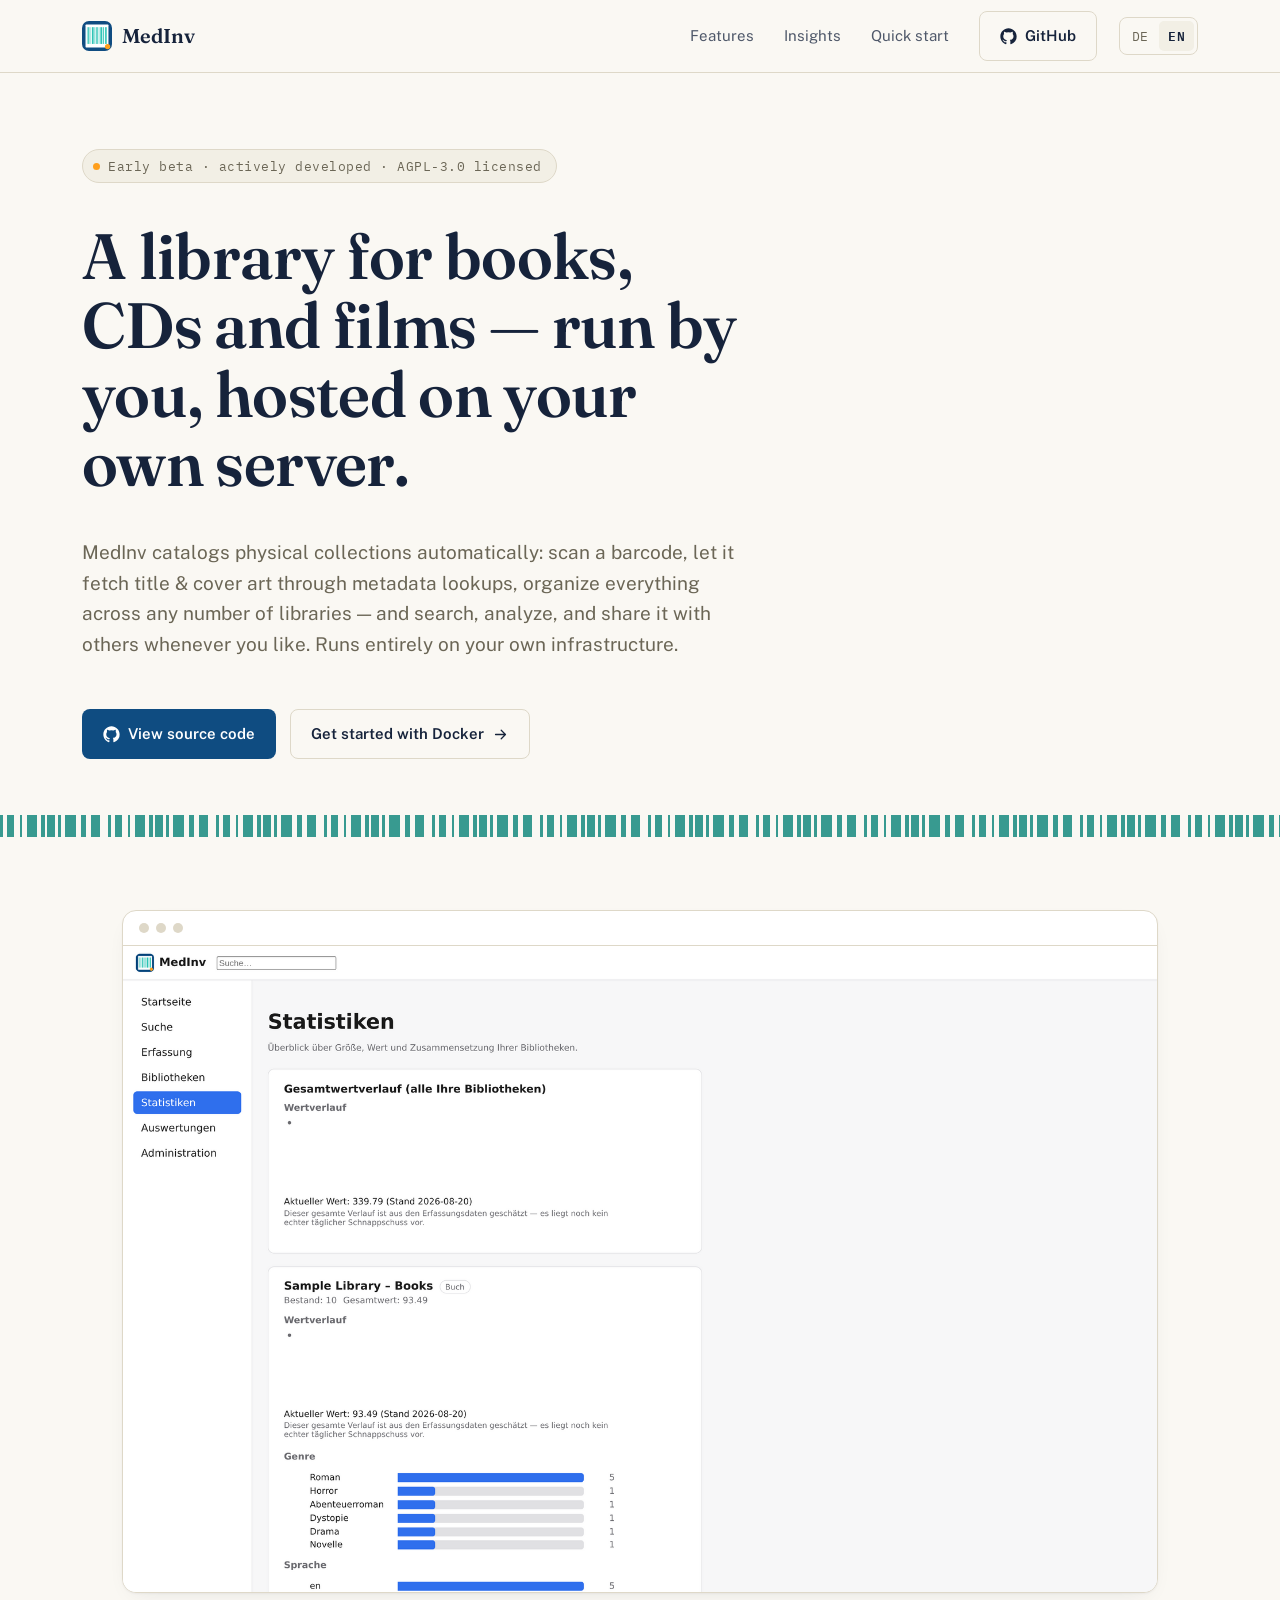
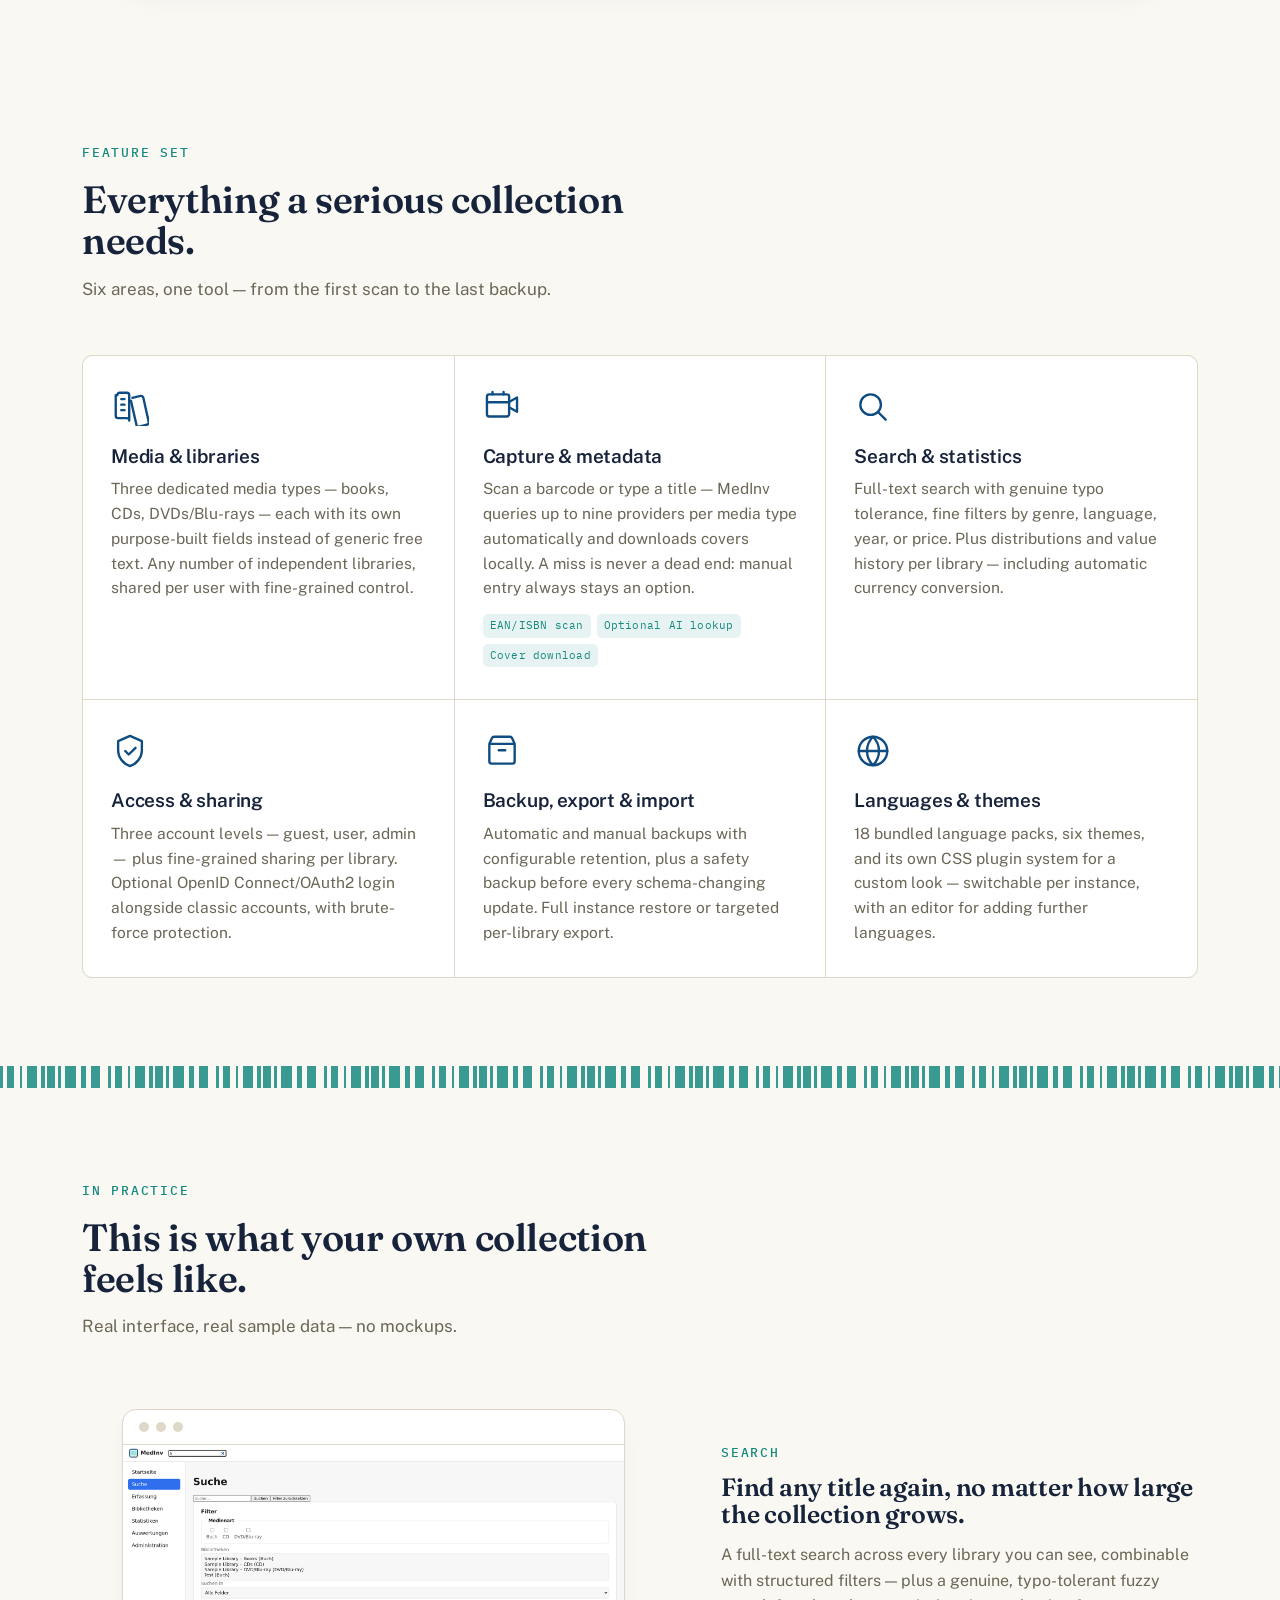
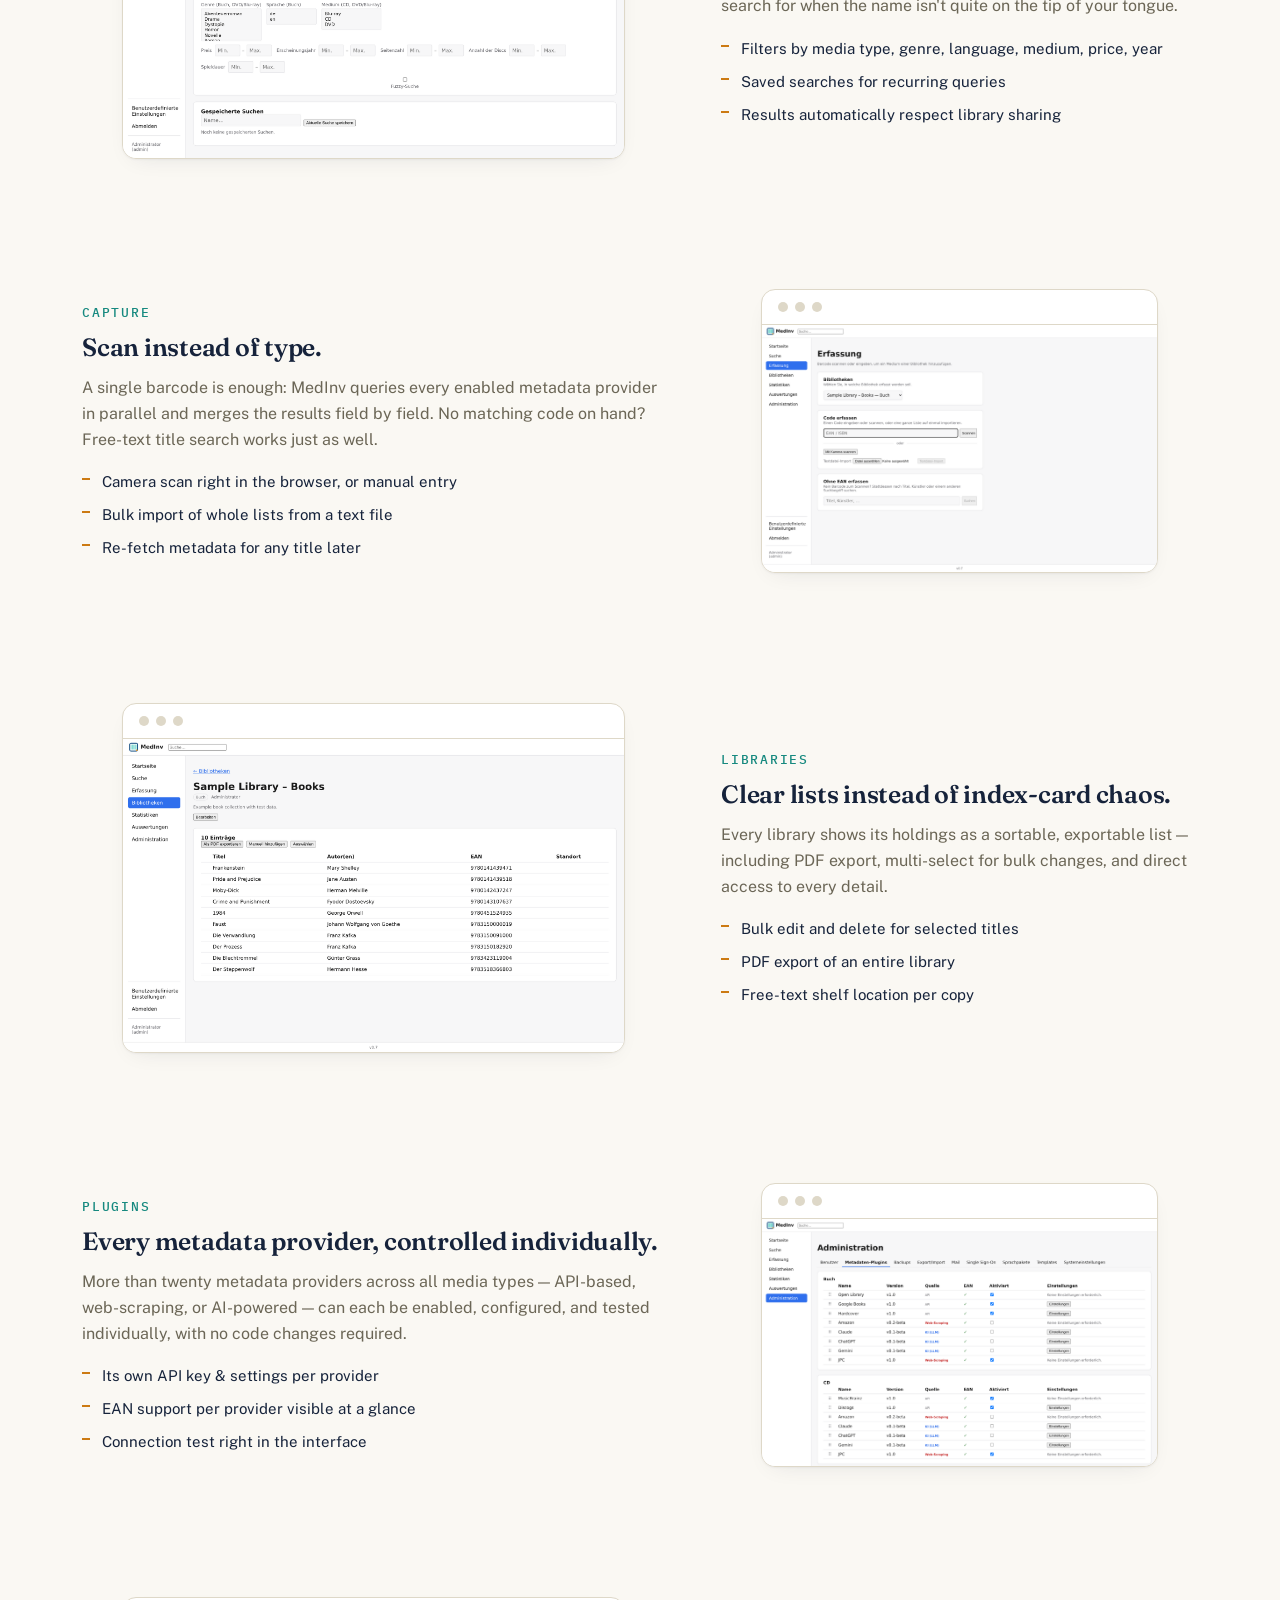
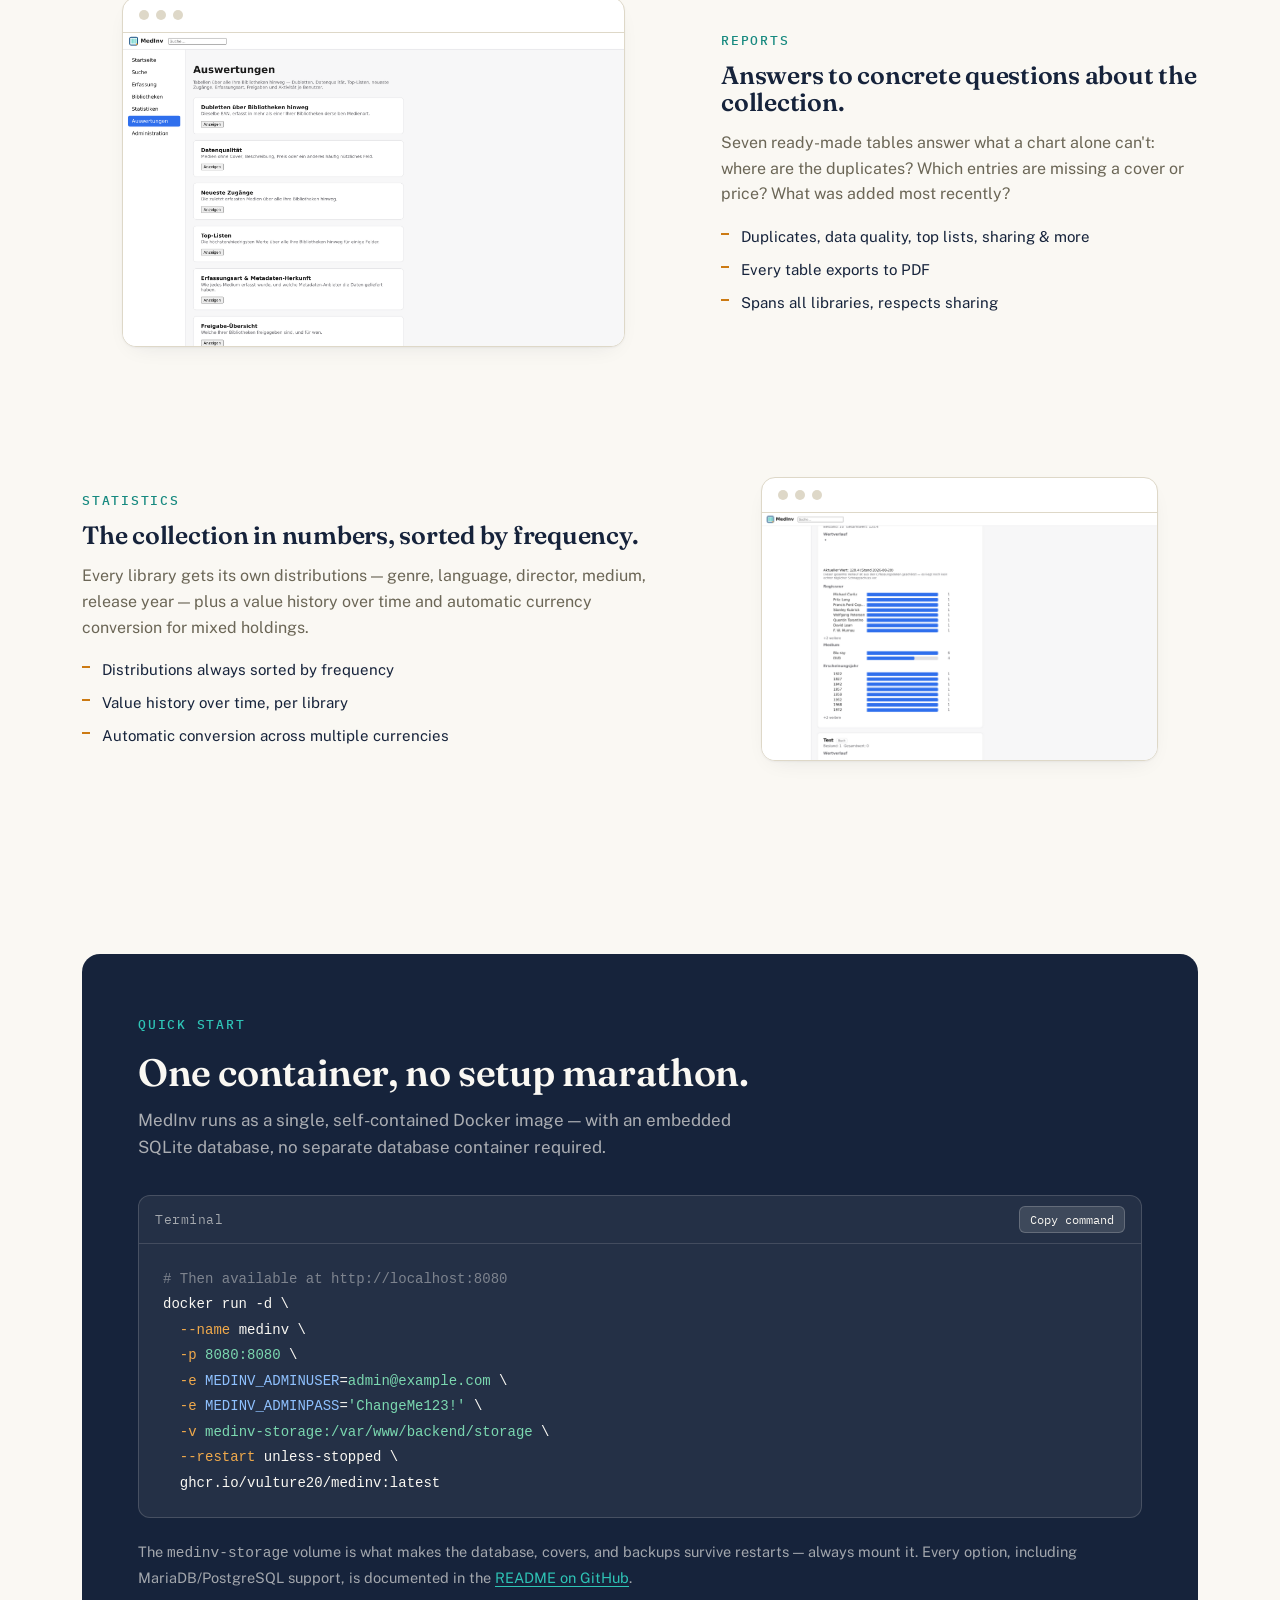
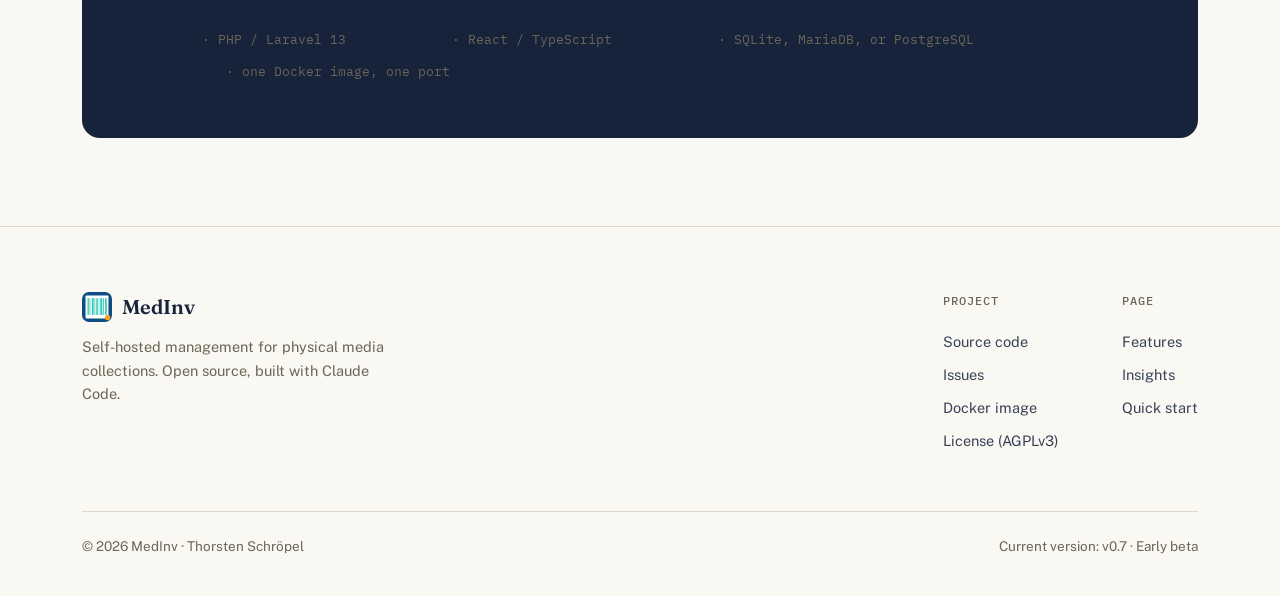
==== en/index.html @ a43372a1 "Initial commit: MedInv marketing homepage Statische, zweisprachige (DE/EN) Ein-/Zwei-Seiten-Homepage" ====
<!doctype html>
<html lang="en">
<head>
  <meta charset="UTF-8" />
  <meta name="viewport" content="width=device-width, initial-scale=1" />
  <meta name="robots" content="index, follow" />

  <title>MedInv — Your physical media collection, self-hosted</title>
  <meta name="description" content="MedInv is a self-hosted web app for cataloging books, CDs, and DVDs/Blu-rays: scan a barcode, fetch metadata automatically, search, and analyze your collection. Open source on GitHub." />

  <link rel="canonical" href="https://medinv.de/en/" />
  <link rel="alternate" hreflang="de" href="https://medinv.de/" />
  <link rel="alternate" hreflang="en" href="https://medinv.de/en/" />
  <link rel="alternate" hreflang="x-default" href="https://medinv.de/" />

  <meta property="og:type" content="website" />
  <meta property="og:site_name" content="MedInv" />
  <meta property="og:title" content="MedInv — Your physical media collection, self-hosted" />
  <meta property="og:description" content="MedInv is a self-hosted web app for cataloging books, CDs, and DVDs/Blu-rays: scan a barcode, fetch metadata automatically, search, and analyze your collection." />
  <meta property="og:url" content="https://medinv.de/en/" />
  <meta property="og:image" content="https://medinv.de/assets/img/og-image-en.png" />
  <meta property="og:image:width" content="1200" />
  <meta property="og:image:height" content="630" />
  <meta property="og:locale" content="en_US" />
  <meta property="og:locale:alternate" content="de_DE" />

  <meta name="twitter:card" content="summary_large_image" />
  <meta name="twitter:title" content="MedInv — Your physical media collection, self-hosted" />
  <meta name="twitter:description" content="MedInv is a self-hosted web app for cataloging books, CDs, and DVDs/Blu-rays: scan a barcode, fetch metadata automatically, search, and analyze your collection." />
  <meta name="twitter:image" content="https://medinv.de/assets/img/og-image-en.png" />

  <meta name="theme-color" content="#0f4c81" />
  <meta name="theme-color" content="#12181f" media="(prefers-color-scheme: dark)" />

  <link rel="icon" href="../assets/img/logo.svg" type="image/svg+xml" />
  <link rel="icon" href="/favicon.ico" sizes="48x48" />
  <link rel="apple-touch-icon" href="../assets/img/apple-touch-icon.png" />
  <link rel="manifest" href="/site.webmanifest" />

  <link rel="preconnect" href="https://fonts.googleapis.com" />
  <link rel="preconnect" href="https://fonts.gstatic.com" crossorigin />
  <link href="https://fonts.googleapis.com/css2?family=Fraunces:opsz,wght@9..144,500;9..144,600;9..144,700&family=Public+Sans:wght@400;500;600;700&family=IBM+Plex+Mono:wght@400;500&display=swap" rel="stylesheet">

  <link rel="stylesheet" href="../assets/css/style.css" />

  <script type="application/ld+json">
  {
    "@context": "https://schema.org",
    "@type": "SoftwareApplication",
    "name": "MedInv",
    "description": "MedInv is a self-hosted web app for cataloging books, CDs, and DVDs/Blu-rays: scan a barcode, fetch metadata automatically, search, and analyze your collection.",
    "applicationCategory": "MultimediaApplication",
    "operatingSystem": "Linux, Docker",
    "softwareVersion": "0.7",
    "license": "https://github.com/vulture20/MedInv/blob/main/LICENSE",
    "url": "https://medinv.de/en/",
    "image": "https://medinv.de/assets/img/og-image-en.png",
    "author": { "@type": "Person", "name": "Thorsten Schröpel" },
    "offers": { "@type": "Offer", "price": "0", "priceCurrency": "EUR" },
    "inLanguage": "en"
  }
  </script>
</head>
<body>

  <nav class="site-nav">
    <div class="wrap">
      <a class="brand" href="#top">
        <img src="../assets/img/logo.svg" alt="" width="30" height="30" />
        MedInv
      </a>
      <div class="nav-right">
        <div class="nav-links" id="navLinks">
          <a href="#funktionen">Features</a>
          <a href="#einblicke">Insights</a>
          <a href="#quickstart">Quick start</a>
          <a class="btn btn-ghost" href="https://github.com/vulture20/MedInv" target="_blank" rel="noopener">
            <svg viewBox="0 0 24 24" fill="currentColor" aria-hidden="true"><path d="M12 .5C5.73.5.5 5.74.5 12.02c0 5.02 3.25 9.28 7.77 10.78.57.1.78-.25.78-.55 0-.27-.01-1.16-.02-2.1-3.16.69-3.83-1.36-3.83-1.36-.52-1.3-1.26-1.65-1.26-1.65-1.03-.71.08-.7.08-.7 1.14.08 1.74 1.17 1.74 1.17 1.01 1.74 2.65 1.24 3.3.95.1-.73.4-1.24.72-1.53-2.52-.29-5.17-1.26-5.17-5.62 0-1.24.44-2.26 1.16-3.06-.12-.28-.5-1.44.11-3 0 0 .95-.3 3.12 1.17a10.9 10.9 0 0 1 5.68 0c2.17-1.47 3.12-1.17 3.12-1.17.61 1.56.23 2.72.11 3 .72.8 1.16 1.82 1.16 3.06 0 4.37-2.66 5.33-5.19 5.61.41.35.77 1.04.77 2.1 0 1.52-.01 2.74-.01 3.11 0 .3.2.66.79.55A10.53 10.53 0 0 0 23.5 12.02C23.5 5.74 18.27.5 12 .5Z"/></svg>
            GitHub
          </a>
        </div>
        <div class="lang-switch" role="group" aria-label="Sprache / Language">
          <a class="lang-btn" href="/">DE</a>
          <a class="lang-btn is-active" href="/en/" aria-current="page">EN</a>
        </div>
        <button class="nav-toggle" id="navToggle" aria-label="Open menu" aria-expanded="false" aria-controls="navLinks">
          <svg viewBox="0 0 24 24" fill="none" stroke="currentColor" stroke-width="1.8" stroke-linecap="round"><path d="M4 7h16M4 12h16M4 17h16"/></svg>
        </button>
      </div>
    </div>
  </nav>

  <main id="top">

    <!-- Hero ============================================================ -->
    <header class="hero">
      <div class="wrap">
        <span class="status-pill"><span class="dot"></span> Early beta · actively developed · AGPL-3.0 licensed</span>

        <h1>A library for books, CDs and films — run by you, hosted on your own server.</h1>

        <p class="lede">
          MedInv catalogs physical collections automatically: scan a barcode,
          let it fetch title &amp; cover art through metadata lookups, organize
          everything across any number of libraries — and search, analyze, and
          share it with others whenever you like. Runs entirely on your own
          infrastructure.
        </p>

        <div class="actions">
          <a class="btn btn-primary" href="https://github.com/vulture20/MedInv" target="_blank" rel="noopener">
            <svg viewBox="0 0 24 24" fill="currentColor" aria-hidden="true"><path d="M12 .5C5.73.5.5 5.74.5 12.02c0 5.02 3.25 9.28 7.77 10.78.57.1.78-.25.78-.55 0-.27-.01-1.16-.02-2.1-3.16.69-3.83-1.36-3.83-1.36-.52-1.3-1.26-1.65-1.26-1.65-1.03-.71.08-.7.08-.7 1.14.08 1.74 1.17 1.74 1.17 1.01 1.74 2.65 1.24 3.3.95.1-.73.4-1.24.72-1.53-2.52-.29-5.17-1.26-5.17-5.62 0-1.24.44-2.26 1.16-3.06-.12-.28-.5-1.44.11-3 0 0 .95-.3 3.12 1.17a10.9 10.9 0 0 1 5.68 0c2.17-1.47 3.12-1.17 3.12-1.17.61 1.56.23 2.72.11 3 .72.8 1.16 1.82 1.16 3.06 0 4.37-2.66 5.33-5.19 5.61.41.35.77 1.04.77 2.1 0 1.52-.01 2.74-.01 3.11 0 .3.2.66.79.55A10.53 10.53 0 0 0 23.5 12.02C23.5 5.74 18.27.5 12 .5Z"/></svg>
            <span>View source code</span>
          </a>
          <a class="btn btn-ghost" href="#quickstart">
            <span>Get started with Docker</span>
            <svg viewBox="0 0 24 24" fill="none" stroke="currentColor" stroke-width="1.8" stroke-linecap="round" stroke-linejoin="round"><path d="M5 12h14M13 6l6 6-6 6"/></svg>
          </a>
        </div>
      </div>

      <div class="barcode" style="margin-top:56px;" aria-hidden="true"></div>

      <div class="wrap hero-shot reveal">
        <figure class="browser-frame">
          <div class="chrome"><span></span><span></span><span></span></div>
          <img src="../assets/img/screenshot-statistics.png" alt="MedInv's statistics view showing value history and a genre distribution for a library" loading="eager" width="1800" height="1000" />
        </figure>
      </div>
    </header>

    <!-- Features ======================================================== -->
    <section id="funktionen">
      <div class="wrap">
        <div class="section-head reveal">
          <span class="eyebrow">Feature set</span>
          <h2>Everything a serious collection needs.</h2>
          <p>Six areas, one tool — from the first scan to the last backup.</p>
        </div>

        <div class="feature-grid reveal">
          <article class="feature-card">
            <div class="icon">
              <svg viewBox="0 0 24 24" fill="none" stroke="currentColor" stroke-linecap="round" stroke-linejoin="round"><path d="M4 4.5A1.5 1.5 0 0 1 5.5 3H10a1.5 1.5 0 0 1 1.5 1.5v16A1.5 1.5 0 0 0 10 19H4.5A1.5 1.5 0 0 1 3 17.5v-13Z"/><path d="M13.5 6.2 18.6 5a1.5 1.5 0 0 1 1.82 1.1l3.4 15.3a1.5 1.5 0 0 1-1.13 1.8l-4.9 1.2A1.5 1.5 0 0 1 16 22.9L12.6 8.1"/><path d="M6.5 7h2M6.5 10.5h2M6.5 14h2"/></svg>
            </div>
            <h3>Media &amp; libraries</h3>
            <p>Three dedicated media types — books, CDs, DVDs/Blu-rays — each with its own purpose-built fields instead of generic free text. Any number of independent libraries, shared per user with fine-grained control.</p>
          </article>

          <article class="feature-card">
            <div class="icon">
              <svg viewBox="0 0 24 24" fill="none" stroke="currentColor" stroke-linecap="round" stroke-linejoin="round"><rect x="2.5" y="4" width="14" height="14" rx="1.4"/><path d="M6 4V2.5M13 4V2.5M2.5 9h14"/><path d="M17 8.5 21.5 6v9L17 12.5"/></svg>
            </div>
            <h3>Capture &amp; metadata</h3>
            <p>Scan a barcode or type a title — MedInv queries up to nine providers per media type automatically and downloads covers locally. A miss is never a dead end: manual entry always stays an option.</p>
            <div class="taglist">
              <span>EAN/ISBN scan</span>
              <span>Optional AI lookup</span>
              <span>Cover download</span>
            </div>
          </article>

          <article class="feature-card">
            <div class="icon">
              <svg viewBox="0 0 24 24" fill="none" stroke="currentColor" stroke-linecap="round" stroke-linejoin="round"><circle cx="10.5" cy="10.5" r="6.5"/><path d="m20 20-4.7-4.7"/></svg>
            </div>
            <h3>Search &amp; statistics</h3>
            <p>Full-text search with genuine typo tolerance, fine filters by genre, language, year, or price. Plus distributions and value history per library — including automatic currency conversion.</p>
          </article>

          <article class="feature-card">
            <div class="icon">
              <svg viewBox="0 0 24 24" fill="none" stroke="currentColor" stroke-linecap="round" stroke-linejoin="round"><path d="M12 2.5 4.5 5.8v5.4c0 5 3.2 8.9 7.5 10.3 4.3-1.4 7.5-5.3 7.5-10.3V5.8L12 2.5Z"/><path d="m9 12 2.2 2.2L15.5 10"/></svg>
            </div>
            <h3>Access &amp; sharing</h3>
            <p>Three account levels — guest, user, admin — plus fine-grained sharing per library. Optional OpenID Connect/OAuth2 login alongside classic accounts, with brute-force protection.</p>
          </article>

          <article class="feature-card">
            <div class="icon">
              <svg viewBox="0 0 24 24" fill="none" stroke="currentColor" stroke-linecap="round" stroke-linejoin="round"><path d="M4 7.5h16M4 7.5v11A1.5 1.5 0 0 0 5.5 20h13a1.5 1.5 0 0 0 1.5-1.5v-11M4 7.5l1.6-3.6A1.5 1.5 0 0 1 6.97 3h10.06a1.5 1.5 0 0 1 1.37.9L20 7.5"/><path d="M10 11.5h4"/></svg>
            </div>
            <h3>Backup, export &amp; import</h3>
            <p>Automatic and manual backups with configurable retention, plus a safety backup before every schema-changing update. Full instance restore or targeted per-library export.</p>
          </article>

          <article class="feature-card">
            <div class="icon">
              <svg viewBox="0 0 24 24" fill="none" stroke="currentColor" stroke-linecap="round" stroke-linejoin="round"><circle cx="12" cy="12" r="9"/><path d="M3 12h18M12 3c2.5 2.5 3.8 5.8 3.8 9s-1.3 6.5-3.8 9c-2.5-2.5-3.8-5.8-3.8-9S9.5 5.5 12 3Z"/></svg>
            </div>
            <h3>Languages &amp; themes</h3>
            <p>18 bundled language packs, six themes, and its own CSS plugin system for a custom look — switchable per instance, with an editor for adding further languages.</p>
          </article>
        </div>
      </div>
    </section>

    <div class="barcode" aria-hidden="true"></div>

    <!-- Insights ========================================================= -->
    <section id="einblicke">
      <div class="wrap">
        <div class="section-head reveal">
          <span class="eyebrow">In practice</span>
          <h2>This is what your own collection feels like.</h2>
          <p>Real interface, real sample data — no mockups.</p>
        </div>

        <div class="showcase-row reveal">
          <div class="showcase-media">
            <figure class="browser-frame">
              <div class="chrome"><span></span><span></span><span></span></div>
              <img src="../assets/img/screenshot-search.png" alt="Search page with filters for media type, genre, language, price, and release year" loading="lazy" width="1800" height="1250" />
            </figure>
          </div>
          <div class="showcase-copy">
            <span class="eyebrow">Search</span>
            <h3>Find any title again, no matter how large the collection grows.</h3>
            <p>A full-text search across every library you can see, combinable with structured filters — plus a genuine, typo-tolerant fuzzy search for when the name isn't quite on the tip of your tongue.</p>
            <ul>
              <li>Filters by media type, genre, language, medium, price, year</li>
              <li>Saved searches for recurring queries</li>
              <li>Results automatically respect library sharing</li>
            </ul>
          </div>
        </div>

        <div class="showcase-row reverse reveal">
          <div class="showcase-media">
            <figure class="browser-frame">
              <div class="chrome"><span></span><span></span><span></span></div>
              <img src="../assets/img/screenshot-capture.png" alt="MedInv capture page with barcode entry, camera scan, and capture without an EAN" loading="lazy" width="1800" height="1250" />
            </figure>
          </div>
          <div class="showcase-copy">
            <span class="eyebrow">Capture</span>
            <h3>Scan instead of type.</h3>
            <p>A single barcode is enough: MedInv queries every enabled metadata provider in parallel and merges the results field by field. No matching code on hand? Free-text title search works just as well.</p>
            <ul>
              <li>Camera scan right in the browser, or manual entry</li>
              <li>Bulk import of whole lists from a text file</li>
              <li>Re-fetch metadata for any title later</li>
            </ul>
          </div>
        </div>

        <div class="showcase-row reveal">
          <div class="showcase-media">
            <figure class="browser-frame">
              <div class="chrome"><span></span><span></span><span></span></div>
              <img src="../assets/img/screenshot-library.png" alt="Library view with a title list, author, and EAN, plus PDF export" loading="lazy" width="1800" height="1250" />
            </figure>
          </div>
          <div class="showcase-copy">
            <span class="eyebrow">Libraries</span>
            <h3>Clear lists instead of index-card chaos.</h3>
            <p>Every library shows its holdings as a sortable, exportable list — including PDF export, multi-select for bulk changes, and direct access to every detail.</p>
            <ul>
              <li>Bulk edit and delete for selected titles</li>
              <li>PDF export of an entire library</li>
              <li>Free-text shelf location per copy</li>
            </ul>
          </div>
        </div>

        <div class="showcase-row reverse reveal">
          <div class="showcase-media">
            <figure class="browser-frame">
              <div class="chrome"><span></span><span></span><span></span></div>
              <img src="../assets/img/screenshot-plugins.png" alt="Plugin management listing metadata providers per media type, version, source, EAN support, and enabled state" loading="lazy" width="1800" height="1250" />
            </figure>
          </div>
          <div class="showcase-copy">
            <span class="eyebrow">Plugins</span>
            <h3>Every metadata provider, controlled individually.</h3>
            <p>More than twenty metadata providers across all media types — API-based, web-scraping, or AI-powered — can each be enabled, configured, and tested individually, with no code changes required.</p>
            <ul>
              <li>Its own API key &amp; settings per provider</li>
              <li>EAN support per provider visible at a glance</li>
              <li>Connection test right in the interface</li>
            </ul>
          </div>
        </div>

        <div class="showcase-row reveal">
          <div class="showcase-media">
            <figure class="browser-frame">
              <div class="chrome"><span></span><span></span><span></span></div>
              <img src="../assets/img/screenshot-reports.png" alt="Overview of reports: duplicates, data quality, recent additions, top lists, capture source, sharing" loading="lazy" width="1800" height="1250" />
            </figure>
          </div>
          <div class="showcase-copy">
            <span class="eyebrow">Reports</span>
            <h3>Answers to concrete questions about the collection.</h3>
            <p>Seven ready-made tables answer what a chart alone can't: where are the duplicates? Which entries are missing a cover or price? What was added most recently?</p>
            <ul>
              <li>Duplicates, data quality, top lists, sharing &amp; more</li>
              <li>Every table exports to PDF</li>
              <li>Spans all libraries, respects sharing</li>
            </ul>
          </div>
        </div>

        <div class="showcase-row reverse reveal">
          <div class="showcase-media">
            <figure class="browser-frame">
              <div class="chrome"><span></span><span></span><span></span></div>
              <img src="../assets/img/screenshot-statistics-dvd.png" alt="Statistics distributions by director, medium, and release year for a DVD/Blu-ray library" loading="lazy" width="1800" height="1250" />
            </figure>
          </div>
          <div class="showcase-copy">
            <span class="eyebrow">Statistics</span>
            <h3>The collection in numbers, sorted by frequency.</h3>
            <p>Every library gets its own distributions — genre, language, director, medium, release year — plus a value history over time and automatic currency conversion for mixed holdings.</p>
            <ul>
              <li>Distributions always sorted by frequency</li>
              <li>Value history over time, per library</li>
              <li>Automatic conversion across multiple currencies</li>
            </ul>
          </div>
        </div>
      </div>
    </section>

    <!-- Quick start ======================================================= -->
    <section id="quickstart">
      <div class="wrap">
        <div class="quickstart reveal">
          <div class="section-head">
            <span class="eyebrow">Quick start</span>
            <h2>One container, no setup marathon.</h2>
            <p>MedInv runs as a single, self-contained Docker image — with an embedded SQLite database, no separate database container required.</p>
          </div>

          <div class="code-block">
            <div class="code-head">
              <span>Terminal</span>
              <button class="copy-btn" id="copyBtn" type="button" data-copy="docker run -d --name medinv -p 8080:8080 -e MEDINV_ADMINUSER=admin@example.com -e MEDINV_ADMINPASS='ChangeMe123!' -v medinv-storage:/var/www/backend/storage --restart unless-stopped ghcr.io/vulture20/medinv:latest" data-copied-label="Copied ✓">Copy command</button>
            </div>
            <pre><code><span class="tok-cmt"># Then available at http://localhost:8080</span>
docker run -d \
  <span class="tok-flag">--name</span> medinv \
  <span class="tok-flag">-p</span> <span class="tok-str">8080:8080</span> \
  <span class="tok-flag">-e</span> <span class="tok-key">MEDINV_ADMINUSER</span>=<span class="tok-str">admin@example.com</span> \
  <span class="tok-flag">-e</span> <span class="tok-key">MEDINV_ADMINPASS</span>=<span class="tok-str">'ChangeMe123!'</span> \
  <span class="tok-flag">-v</span> <span class="tok-str">medinv-storage:/var/www/backend/storage</span> \
  <span class="tok-flag">--restart</span> unless-stopped \
  ghcr.io/vulture20/medinv:latest</code></pre>
          </div>

          <p class="quickstart-note">
            The <code>medinv-storage</code> volume is what makes the database, covers, and backups survive restarts — always mount it.
            Every option, including MariaDB/PostgreSQL support, is documented in the
            <a href="https://github.com/vulture20/MedInv#-quick-start-with-docker" target="_blank" rel="noopener">README on GitHub</a>.
          </p>

          <div class="stack">
            <span><strong>Backend</strong> · PHP / Laravel 13</span>
            <span><strong>Frontend</strong> · React / TypeScript</span>
            <span><strong>Database</strong> · SQLite, MariaDB, or PostgreSQL</span>
            <span><strong>Deployment</strong> · one Docker image, one port</span>
          </div>
        </div>
      </div>
    </section>

  </main>

  <footer>
    <div class="wrap">
      <div class="footer-top">
        <div class="footer-brand">
          <a class="brand" href="#top">
            <img src="../assets/img/logo.svg" alt="" width="30" height="30" />
            MedInv
          </a>
          <p>Self-hosted management for physical media collections. Open source, built with Claude Code.</p>
        </div>
        <div class="footer-cols">
          <div class="footer-col">
            <h4>Project</h4>
            <a href="https://github.com/vulture20/MedInv" target="_blank" rel="noopener">Source code</a>
            <a href="https://github.com/vulture20/MedInv/issues" target="_blank" rel="noopener">Issues</a>
            <a href="https://github.com/vulture20/MedInv/pkgs/container/medinv" target="_blank" rel="noopener">Docker image</a>
            <a href="https://github.com/vulture20/MedInv/blob/main/LICENSE" target="_blank" rel="noopener">License (AGPLv3)</a>
          </div>
          <div class="footer-col">
            <h4>Page</h4>
            <a href="#funktionen">Features</a>
            <a href="#einblicke">Insights</a>
            <a href="#quickstart">Quick start</a>
          </div>
        </div>
      </div>
      <div class="footer-bottom">
        <span>© <span id="year"></span> MedInv · Thorsten Schröpel</span>
        <span>Current version: v0.7 · Early beta</span>
      </div>
    </div>
  </footer>

  <script src="../assets/js/main.js"></script>
</body>
</html>
---- assets/css/style.css ----
/* =========================================================================
   MedInv — Produktseite
   Design-Tokens: siehe Kommentare unten. Ruhige, papierne Grundfläche,
   ein Signatur-Element (der "Barcode-Strip", direkt aus dem Logo
   abgeleitet) zieht sich als Gliederungselement durch die ganze Seite.
   ========================================================================= */

:root {
  /* Farbe -------------------------------------------------------------- */
  --paper: #faf8f3;         /* Grundfläche: warmes Karteikarten-Weiß */
  --paper-alt: #f2efe5;     /* Abgesetzte Flächen (Karten, Codeblock) */
  --ink: #16233b;           /* Fließtext / Überschriften, aus dem Logo-Blau abgeleitet */
  --muted: #6b6656;         /* Sekundärtext, warmes Grau-Braun */
  --line: #ded8c8;          /* Haarlinien, Rahmen */
  --shelf-blue: #0f4c81;    /* Primärfarbe, direkt aus dem Logo */
  --shelf-blue-dark: #0b3a63;
  --barcode-teal: #16897f;  /* Akzent, aus dem Logo-Teal, für Kontrast vertieft */
  --barcode-teal-bright: #2ec4b6; /* Logo-Originalton, nur dekorativ */
  --stamp-orange: #cc7a12;  /* Akzent, aus dem Logo-Orange, für Kontrast vertieft */
  --stamp-orange-bright: #ff9f1c; /* Logo-Originalton, nur dekorativ */
  --surface: #ffffff;

  /* Typografie ----------------------------------------------------------*/
  --font-display: 'Fraunces', 'Iowan Old Style', 'Georgia', serif;
  --font-body: 'Public Sans', -apple-system, BlinkMacSystemFont, 'Segoe UI', sans-serif;
  --font-mono: 'IBM Plex Mono', ui-monospace, 'SFMono-Regular', Menlo, monospace;

  --radius: 10px;
  --shadow-card: 0 1px 2px rgba(22, 35, 59, 0.04), 0 8px 24px -12px rgba(22, 35, 59, 0.12);
  --max-width: 1180px;
}

@media (prefers-color-scheme: dark) {
  :root {
    --paper: #12181f;
    --paper-alt: #171f28;
    --ink: #eee9de;
    --muted: #9a9587;
    --line: #2a3038;
    --shelf-blue: #4f9ce8;
    --shelf-blue-dark: #7fb8f0;
    --barcode-teal: #3ecbbd;
    --stamp-orange: #f0a94b;
    --surface: #171f28;
    --shadow-card: 0 1px 2px rgba(0, 0, 0, 0.3), 0 8px 24px -12px rgba(0, 0, 0, 0.5);
  }
}

* {
  box-sizing: border-box;
}

html {
  scroll-behavior: smooth;
}

@media (prefers-reduced-motion: reduce) {
  html {
    scroll-behavior: auto;
  }
  * {
    animation-duration: 0.001ms !important;
    animation-iteration-count: 1 !important;
    transition-duration: 0.001ms !important;
    scroll-behavior: auto !important;
  }
}

body {
  margin: 0;
  background: var(--paper);
  color: var(--ink);
  font-family: var(--font-body);
  font-size: 17px;
  line-height: 1.6;
  -webkit-font-smoothing: antialiased;
}

img {
  max-width: 100%;
  display: block;
}

a {
  color: inherit;
}

.wrap {
  max-width: var(--max-width);
  margin: 0 auto;
  padding: 0 32px;
}

@media (max-width: 640px) {
  .wrap {
    padding: 0 20px;
  }
}

::selection {
  background: var(--barcode-teal);
  color: var(--paper);
}

:focus-visible {
  outline: 2px solid var(--barcode-teal);
  outline-offset: 3px;
}

h1, h2, h3 {
  font-family: var(--font-display);
  font-weight: 600;
  line-height: 1.08;
  margin: 0;
  letter-spacing: -0.01em;
}

p {
  margin: 0;
}

.eyebrow {
  font-family: var(--font-mono);
  font-size: 12.5px;
  letter-spacing: 0.14em;
  text-transform: uppercase;
  color: var(--barcode-teal);
  font-weight: 500;
}

/* Barcode-Strip: Signatur-Element -------------------------------------- */
/* Die Streifenbreiten sind direkt aus assets/img/logo.svg übernommen
   (die zehn <rect>-Balken des Logos), damit dieses Motiv nicht neu
   erfunden, sondern konsequent aus dem bestehenden Markenzeichen
   weitergeführt wird. */
.barcode {
  height: 22px;
  width: 100%;
  background-image: repeating-linear-gradient(
    90deg,
    var(--barcode-teal) 0px, var(--barcode-teal) 3px, transparent 3px, transparent 7px,
    var(--barcode-teal) 7px, var(--barcode-teal) 14px, transparent 14px, transparent 20px,
    var(--barcode-teal) 20px, var(--barcode-teal) 22px, transparent 22px, transparent 27px,
    var(--barcode-teal) 27px, var(--barcode-teal) 37px, transparent 37px, transparent 41px,
    var(--barcode-teal) 41px, var(--barcode-teal) 45px, transparent 45px, transparent 47px,
    var(--barcode-teal) 47px, var(--barcode-teal) 55px, transparent 55px, transparent 58px,
    var(--barcode-teal) 58px, var(--barcode-teal) 61px, transparent 61px, transparent 65px,
    var(--barcode-teal) 65px, var(--barcode-teal) 76px, transparent 76px, transparent 81px,
    var(--barcode-teal) 81px, var(--barcode-teal) 86px, transparent 86px, transparent 91px,
    var(--barcode-teal) 91px, var(--barcode-teal) 100px, transparent 100px, transparent 108px
  );
  background-size: 108px 100%;
  opacity: 0.85;
}

.barcode--dense {
  opacity: 1;
}

/* Nav -------------------------------------------------------------------*/
.site-nav {
  position: sticky;
  top: 0;
  z-index: 40;
  background: color-mix(in srgb, var(--paper) 92%, transparent);
  backdrop-filter: saturate(1.4) blur(10px);
  border-bottom: 1px solid var(--line);
}

.site-nav .wrap {
  display: flex;
  align-items: center;
  justify-content: space-between;
  height: 72px;
}

.brand {
  display: flex;
  align-items: center;
  gap: 10px;
  text-decoration: none;
  font-family: var(--font-display);
  font-weight: 600;
  font-size: 20px;
  color: var(--ink);
}

.brand img {
  width: 30px;
  height: 30px;
  border-radius: 7px;
}

.nav-right {
  display: flex;
  align-items: center;
  gap: 22px;
}

.nav-links {
  display: flex;
  align-items: center;
  gap: 30px;
  font-size: 15px;
}

.nav-links a {
  text-decoration: none;
  color: var(--ink);
  opacity: 0.75;
  transition: opacity 0.15s ease;
}

.nav-links a:hover {
  opacity: 1;
}

.nav-links .btn {
  opacity: 1;
}

/* Language switch: always visible (not folded into the mobile nav-links
   overlay), since a visitor's first task on landing might be picking a
   language before anything else on the page is legible to them. */
.lang-switch {
  display: flex;
  align-items: center;
  gap: 2px;
  font-family: var(--font-mono);
  font-size: 12.5px;
  border: 1px solid var(--line);
  border-radius: 8px;
  padding: 3px;
  flex-shrink: 0;
}

.lang-btn {
  /* SEO rework: .lang-btn is now a plain cross-page <a> (real navigation
     between / and /en/) instead of a JS-driven <button>, so it needs the
     link-specific resets a <button> got for free. */
  display: inline-block;
  text-decoration: none;
  background: none;
  border: none;
  cursor: pointer;
  padding: 5px 9px;
  border-radius: 5px;
  color: var(--muted);
  font-family: inherit;
  font-size: inherit;
  letter-spacing: 0.03em;
  transition: background 0.15s ease, color 0.15s ease;
}

.lang-btn:visited {
  color: var(--muted);
}

.lang-btn:hover {
  color: var(--ink);
}

.lang-btn.is-active {
  color: var(--ink);
  font-weight: 600;
  background: var(--paper-alt);
}

.nav-toggle {
  display: none;
  background: none;
  border: 1px solid var(--line);
  border-radius: 8px;
  width: 40px;
  height: 40px;
  align-items: center;
  justify-content: center;
  cursor: pointer;
}

.nav-toggle svg {
  width: 20px;
  height: 20px;
  stroke: var(--ink);
}

@media (max-width: 780px) {
  .nav-toggle {
    display: flex;
  }
  .nav-links {
    position: absolute;
    top: 72px;
    left: 0;
    right: 0;
    background: var(--paper);
    border-bottom: 1px solid var(--line);
    flex-direction: column;
    align-items: flex-start;
    gap: 4px;
    padding: 10px 20px 22px;
    display: none;
  }
  .nav-links.open {
    display: flex;
  }
  .nav-links a {
    padding: 10px 0;
    width: 100%;
    opacity: 1;
  }
}

/* Buttons -----------------------------------------------------------------*/
.btn {
  display: inline-flex;
  align-items: center;
  gap: 8px;
  padding: 12px 20px;
  border-radius: 8px;
  font-size: 15px;
  font-weight: 600;
  text-decoration: none;
  border: 1px solid transparent;
  cursor: pointer;
  font-family: var(--font-body);
  transition: transform 0.15s ease, background 0.15s ease, border-color 0.15s ease;
}

.btn:hover {
  transform: translateY(-1px);
}

.btn-primary {
  background: var(--shelf-blue);
  color: #fff;
}

.btn-primary:hover {
  background: var(--shelf-blue-dark);
}

.btn-ghost {
  background: transparent;
  border-color: var(--line);
  color: var(--ink);
}

.btn-ghost:hover {
  border-color: var(--barcode-teal);
}

.btn svg {
  width: 17px;
  height: 17px;
}

/* Hero --------------------------------------------------------------------*/
.hero {
  padding: 76px 0 40px;
}

.hero .wrap {
  display: grid;
  gap: 20px;
}

.status-pill {
  display: inline-flex;
  align-items: center;
  gap: 8px;
  font-family: var(--font-mono);
  font-size: 12.5px;
  letter-spacing: 0.04em;
  color: var(--muted);
  background: var(--paper-alt);
  border: 1px solid var(--line);
  border-radius: 100px;
  padding: 6px 14px 6px 10px;
  width: fit-content;
}

.status-pill .dot {
  width: 7px;
  height: 7px;
  border-radius: 50%;
  background: var(--stamp-orange-bright);
}

.hero h1 {
  font-size: clamp(38px, 5.4vw, 64px);
  max-width: 16ch;
  margin-top: 18px;
}

.hero .lede {
  font-size: 19px;
  color: var(--muted);
  max-width: 56ch;
  margin-top: 20px;
}

.hero .actions {
  display: flex;
  gap: 14px;
  flex-wrap: wrap;
  margin-top: 30px;
}

.hero-shot {
  margin-top: 56px;
}

/* Browser-Rahmen für Screenshots -------------------------------------------*/
.browser-frame {
  background: var(--surface);
  border: 1px solid var(--line);
  border-radius: 14px;
  overflow: hidden;
  box-shadow: var(--shadow-card);
}

.browser-frame .chrome {
  display: flex;
  align-items: center;
  gap: 7px;
  padding: 12px 16px;
  border-bottom: 1px solid var(--line);
}

.browser-frame .chrome span {
  width: 10px;
  height: 10px;
  border-radius: 50%;
  background: var(--line);
}

.browser-frame img {
  width: 100%;
  height: auto;
}

/* Section scaffolding -------------------------------------------------- */
section {
  padding: 88px 0;
}

section[id] {
  scroll-margin-top: 88px;
}

.section-head {
  max-width: 640px;
  margin-bottom: 52px;
}

.section-head h2 {
  font-size: clamp(28px, 3.4vw, 38px);
  margin-top: 14px;
}

.section-head p {
  color: var(--muted);
  font-size: 17px;
  margin-top: 14px;
}

/* Features grid ---------------------------------------------------------*/
.feature-grid {
  display: grid;
  grid-template-columns: repeat(3, 1fr);
  gap: 1px;
  background: var(--line);
  border: 1px solid var(--line);
  border-radius: var(--radius);
  overflow: hidden;
}

@media (max-width: 900px) {
  .feature-grid {
    grid-template-columns: repeat(2, 1fr);
  }
}

@media (max-width: 620px) {
  .feature-grid {
    grid-template-columns: 1fr;
  }
}

.feature-card {
  background: var(--surface);
  padding: 32px 28px;
}

.feature-card .icon {
  width: 38px;
  height: 38px;
  color: var(--shelf-blue);
}

.feature-card .icon svg {
  width: 100%;
  height: 100%;
  stroke-width: 1.5;
}

.feature-card h3 {
  font-size: 19px;
  margin-top: 20px;
  font-weight: 600;
  font-family: var(--font-body);
  letter-spacing: -0.01em;
}

.feature-card p {
  margin-top: 10px;
  color: var(--muted);
  font-size: 15.5px;
  line-height: 1.6;
}

.feature-card .taglist {
  margin-top: 14px;
  display: flex;
  flex-wrap: wrap;
  gap: 6px;
}

.feature-card .taglist span {
  font-family: var(--font-mono);
  font-size: 11px;
  color: var(--barcode-teal);
  background: color-mix(in srgb, var(--barcode-teal) 10%, transparent);
  border-radius: 5px;
  padding: 3px 7px;
  letter-spacing: 0.02em;
}

/* Showcase rows -----------------------------------------------------------*/
.showcase-row {
  display: grid;
  grid-template-columns: 1.1fr 0.9fr;
  gap: 56px;
  align-items: center;
}

.showcase-row + .showcase-row {
  margin-top: 96px;
}

.showcase-row.reverse .showcase-media {
  order: 2;
}

.showcase-row.reverse .showcase-copy {
  order: 1;
}

@media (max-width: 860px) {
  .showcase-row,
  .showcase-row.reverse .showcase-media,
  .showcase-row.reverse .showcase-copy {
    order: unset;
    grid-template-columns: 1fr;
  }
  .showcase-row {
    grid-template-columns: 1fr;
    gap: 26px;
  }
}

.showcase-copy .eyebrow {
  display: block;
  margin-bottom: 12px;
}

.showcase-copy h3 {
  font-size: 25px;
  font-family: var(--font-display);
  font-weight: 600;
}

.showcase-copy p {
  margin-top: 14px;
  color: var(--muted);
  font-size: 16px;
}

.showcase-copy ul {
  margin: 18px 0 0;
  padding: 0;
  list-style: none;
  display: grid;
  gap: 9px;
}

.showcase-copy li {
  font-size: 15px;
  color: var(--ink);
  padding-left: 20px;
  position: relative;
}

.showcase-copy li::before {
  content: '';
  position: absolute;
  left: 0;
  top: 8px;
  width: 8px;
  height: 2px;
  background: var(--stamp-orange);
}

/* Quick start -------------------------------------------------------------*/
.quickstart {
  background: var(--ink);
  color: var(--paper);
  border-radius: 18px;
  padding: 56px;
}

@media (max-width: 640px) {
  .quickstart {
    padding: 34px 22px;
  }
}

.quickstart .section-head {
  margin-bottom: 34px;
}

.quickstart .section-head p {
  color: color-mix(in srgb, var(--paper) 65%, transparent);
}

.quickstart .eyebrow {
  color: var(--barcode-teal-bright);
}

.code-block {
  background: color-mix(in srgb, var(--paper) 6%, var(--ink) 94%);
  border: 1px solid color-mix(in srgb, var(--paper) 16%, transparent);
  border-radius: 12px;
  overflow: hidden;
}

.code-block .code-head {
  display: flex;
  justify-content: space-between;
  align-items: center;
  padding: 10px 16px;
  border-bottom: 1px solid color-mix(in srgb, var(--paper) 14%, transparent);
  font-family: var(--font-mono);
  font-size: 12.5px;
  color: color-mix(in srgb, var(--paper) 60%, transparent);
  letter-spacing: 0.04em;
}

.copy-btn {
  font-family: var(--font-mono);
  font-size: 12px;
  color: var(--paper);
  background: color-mix(in srgb, var(--paper) 12%, transparent);
  border: 1px solid color-mix(in srgb, var(--paper) 20%, transparent);
  border-radius: 6px;
  padding: 5px 10px;
  cursor: pointer;
  transition: background 0.15s ease;
}

.copy-btn:hover {
  background: color-mix(in srgb, var(--paper) 20%, transparent);
}

.code-block pre {
  margin: 0;
  padding: 22px 24px;
  overflow-x: auto;
  font-family: var(--font-mono);
  font-size: 14px;
  line-height: 1.75;
}

.code-block code {
  white-space: pre;
}

.tok-key { color: #8fc1ff; }
.tok-str { color: #7bd8b0; }
.tok-cmt { color: color-mix(in srgb, var(--paper) 42%, transparent); }
.tok-flag { color: #f0a94b; }

.quickstart-note {
  margin-top: 22px;
  font-size: 14.5px;
  color: color-mix(in srgb, var(--paper) 62%, transparent);
}

.quickstart-note a {
  color: var(--barcode-teal-bright);
  text-decoration: underline;
  text-underline-offset: 3px;
}

/* Stack strip ---------------------------------------------------------- */
.stack {
  display: flex;
  flex-wrap: wrap;
  gap: 10px 34px;
  margin-top: 40px;
  font-family: var(--font-mono);
  font-size: 13px;
  color: var(--muted);
}

.stack strong {
  color: var(--ink);
  font-weight: 600;
}

/* Footer ------------------------------------------------------------------*/
footer {
  padding: 64px 0 48px;
  border-top: 1px solid var(--line);
}

.footer-top {
  display: flex;
  justify-content: space-between;
  gap: 40px;
  flex-wrap: wrap;
}

.footer-brand {
  max-width: 320px;
}

.footer-brand .brand {
  margin-bottom: 12px;
}

.footer-brand p {
  color: var(--muted);
  font-size: 14.5px;
}

.footer-cols {
  display: flex;
  gap: 64px;
  flex-wrap: wrap;
}

.footer-col h4 {
  font-family: var(--font-mono);
  font-size: 12px;
  letter-spacing: 0.08em;
  text-transform: uppercase;
  color: var(--muted);
  margin: 0 0 14px;
  font-weight: 500;
}

.footer-col a {
  display: block;
  text-decoration: none;
  color: var(--ink);
  font-size: 14.5px;
  padding: 5px 0;
  opacity: 0.85;
}

.footer-col a:hover {
  opacity: 1;
  color: var(--barcode-teal);
}

.footer-bottom {
  margin-top: 54px;
  padding-top: 24px;
  border-top: 1px solid var(--line);
  display: flex;
  justify-content: space-between;
  flex-wrap: wrap;
  gap: 12px;
  font-size: 13.5px;
  color: var(--muted);
}

/* Reveal-on-scroll ------------------------------------------------------ */
.reveal {
  opacity: 0;
  transform: translateY(14px);
  transition: opacity 0.6s ease, transform 0.6s ease;
}

.reveal.is-visible {
  opacity: 1;
  transform: none;
}

@media (prefers-reduced-motion: reduce) {
  .reveal {
    opacity: 1;
    transform: none;
  }
}
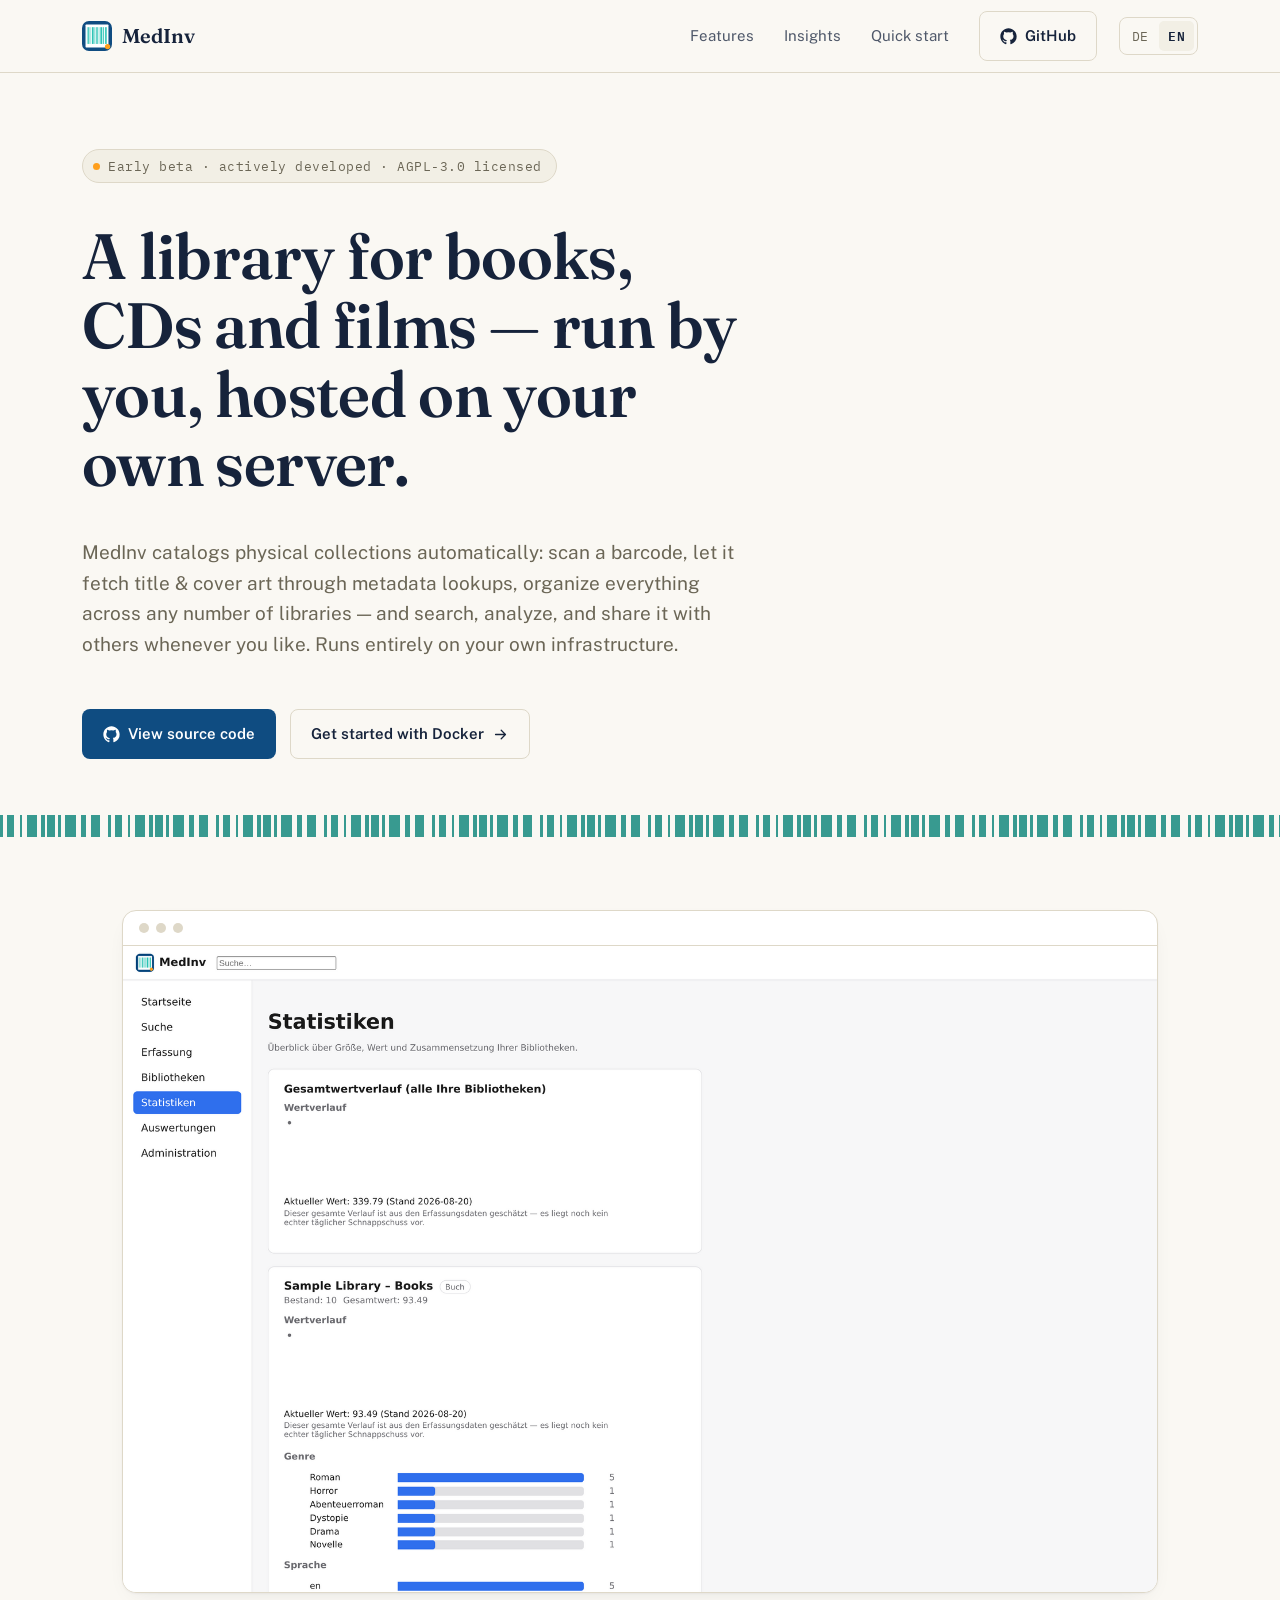
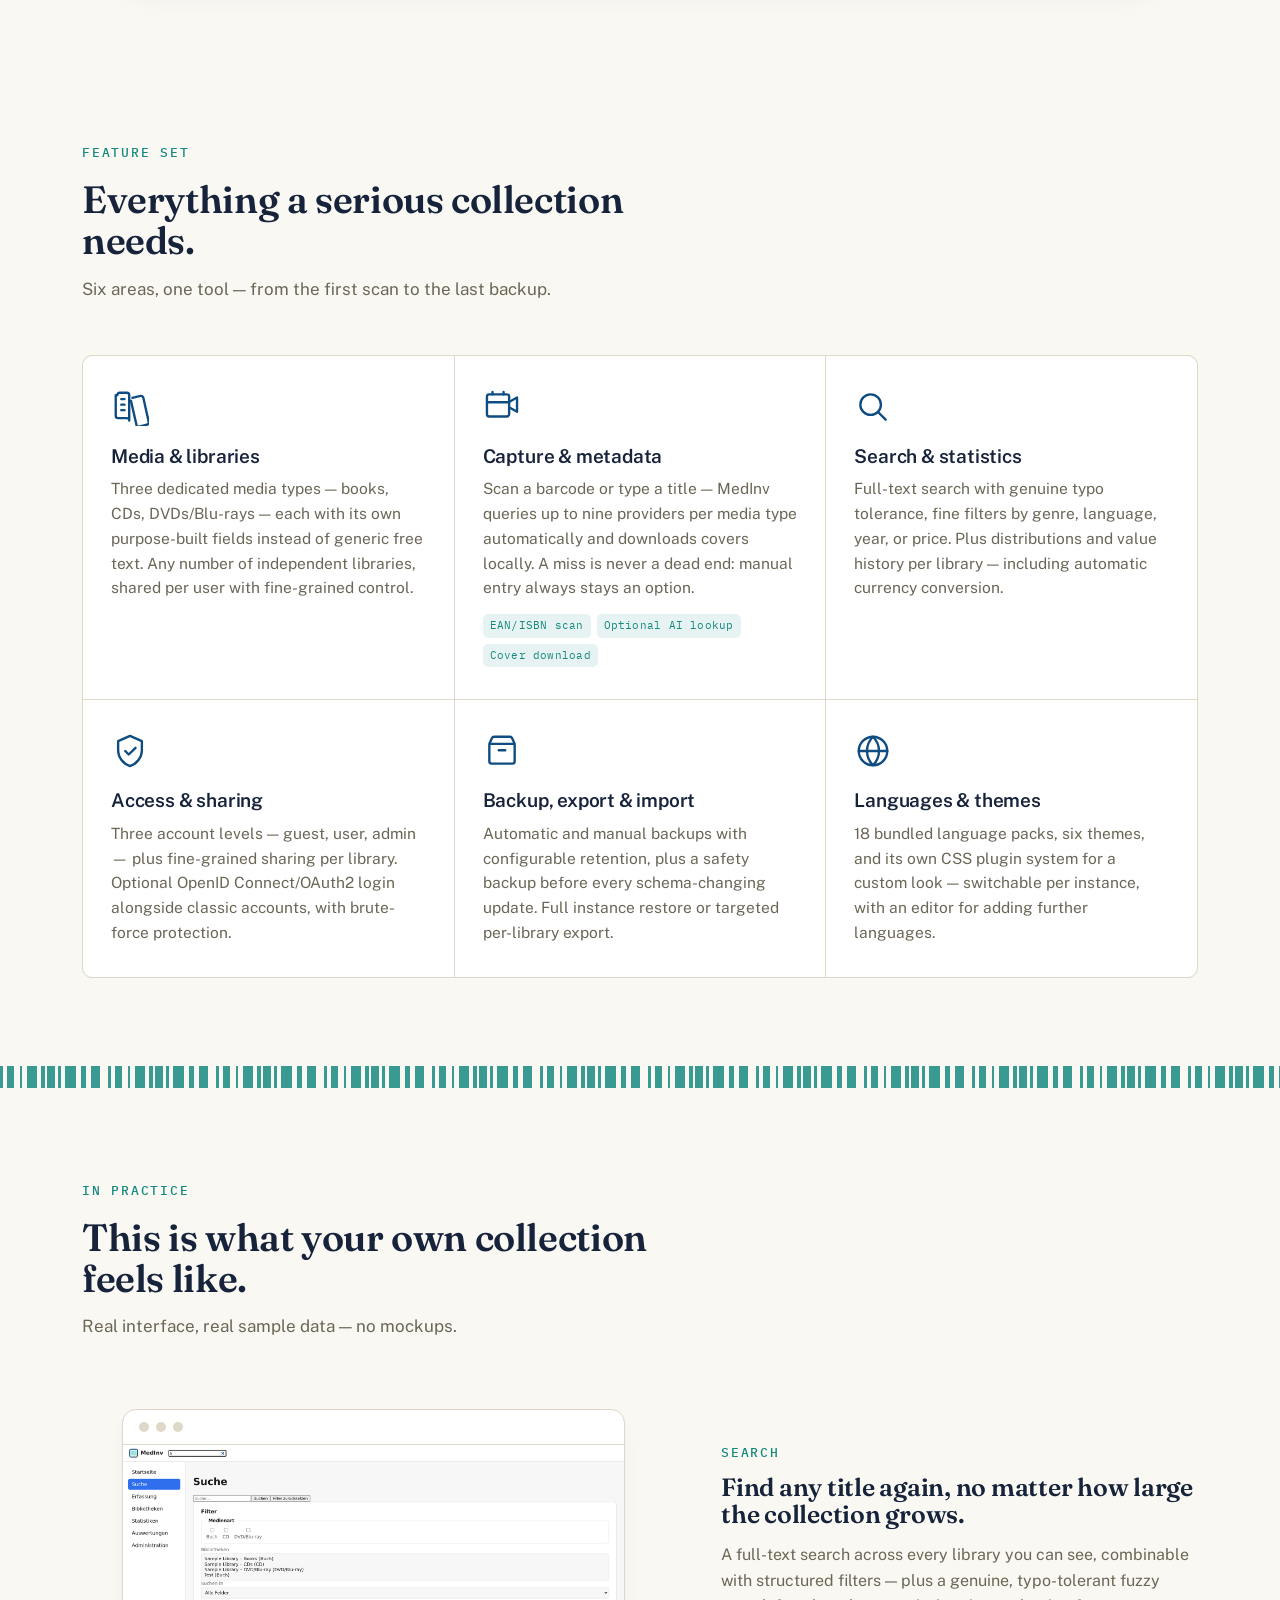
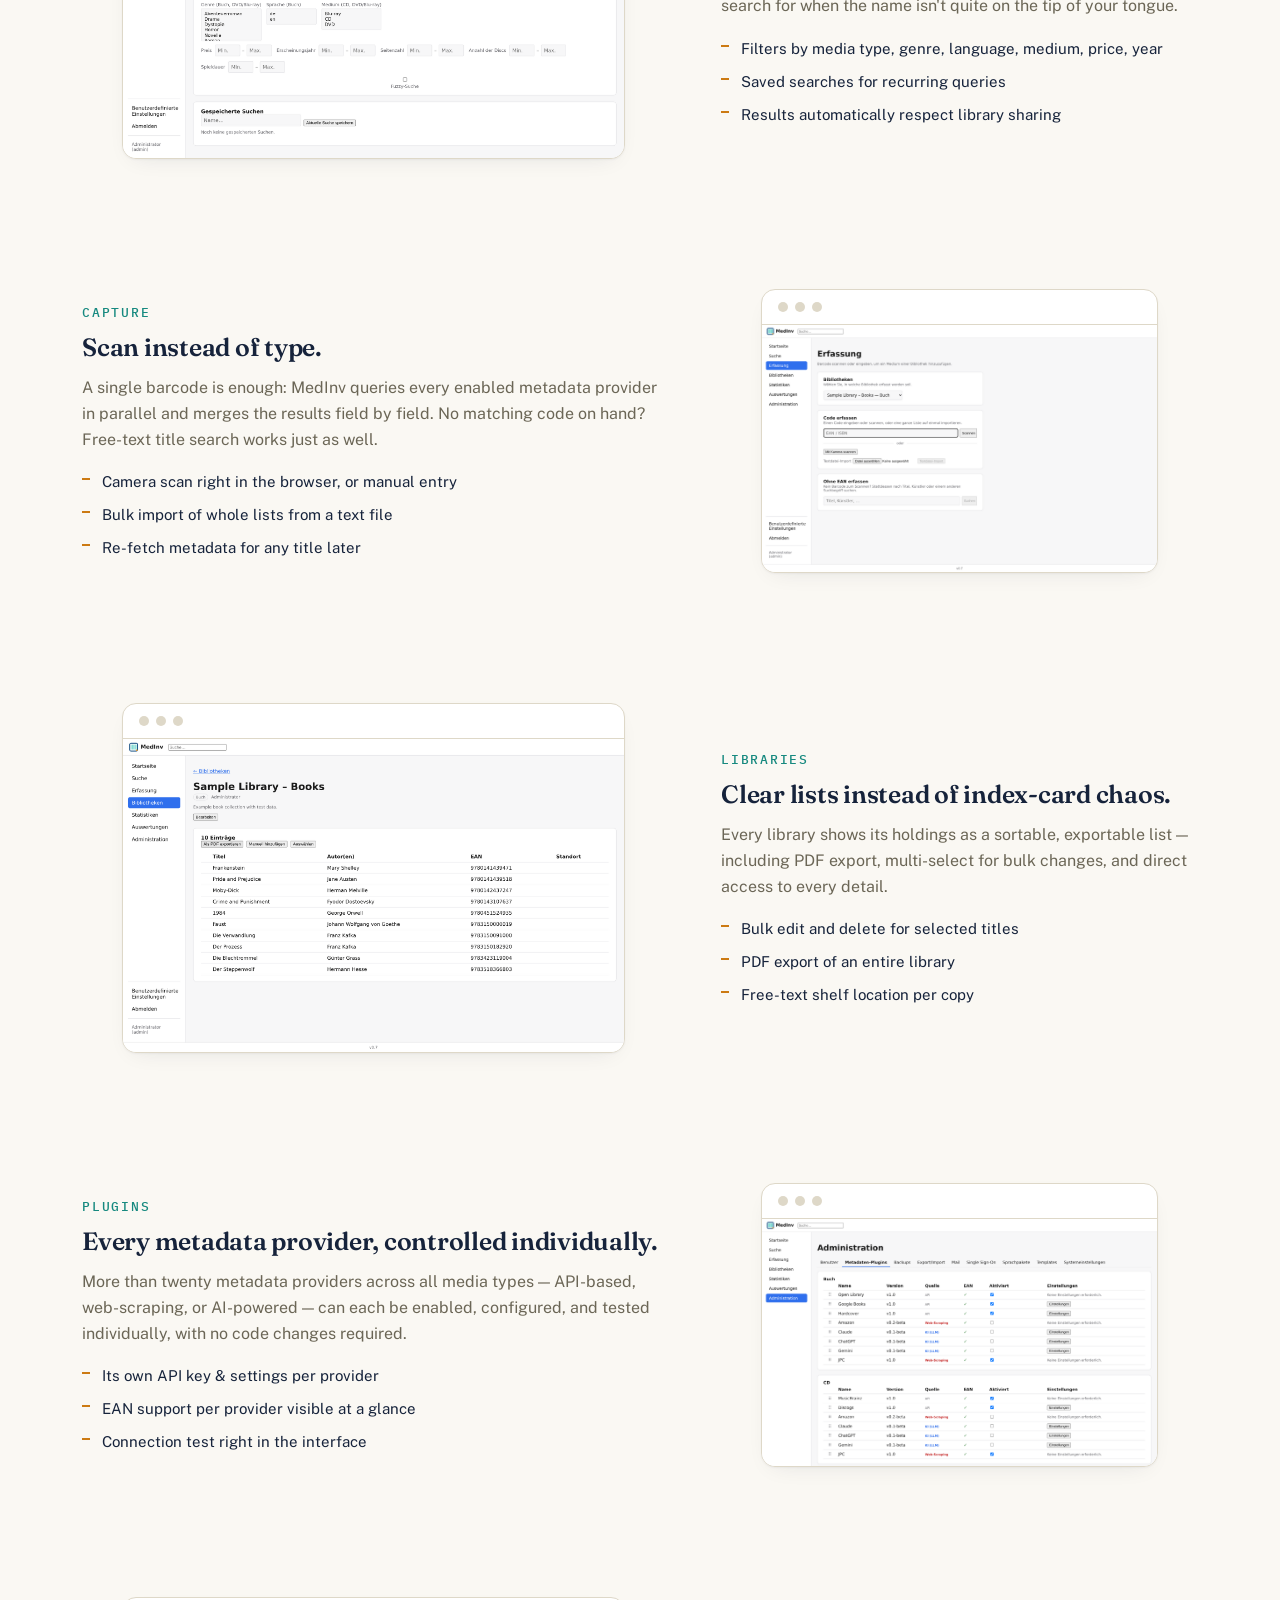
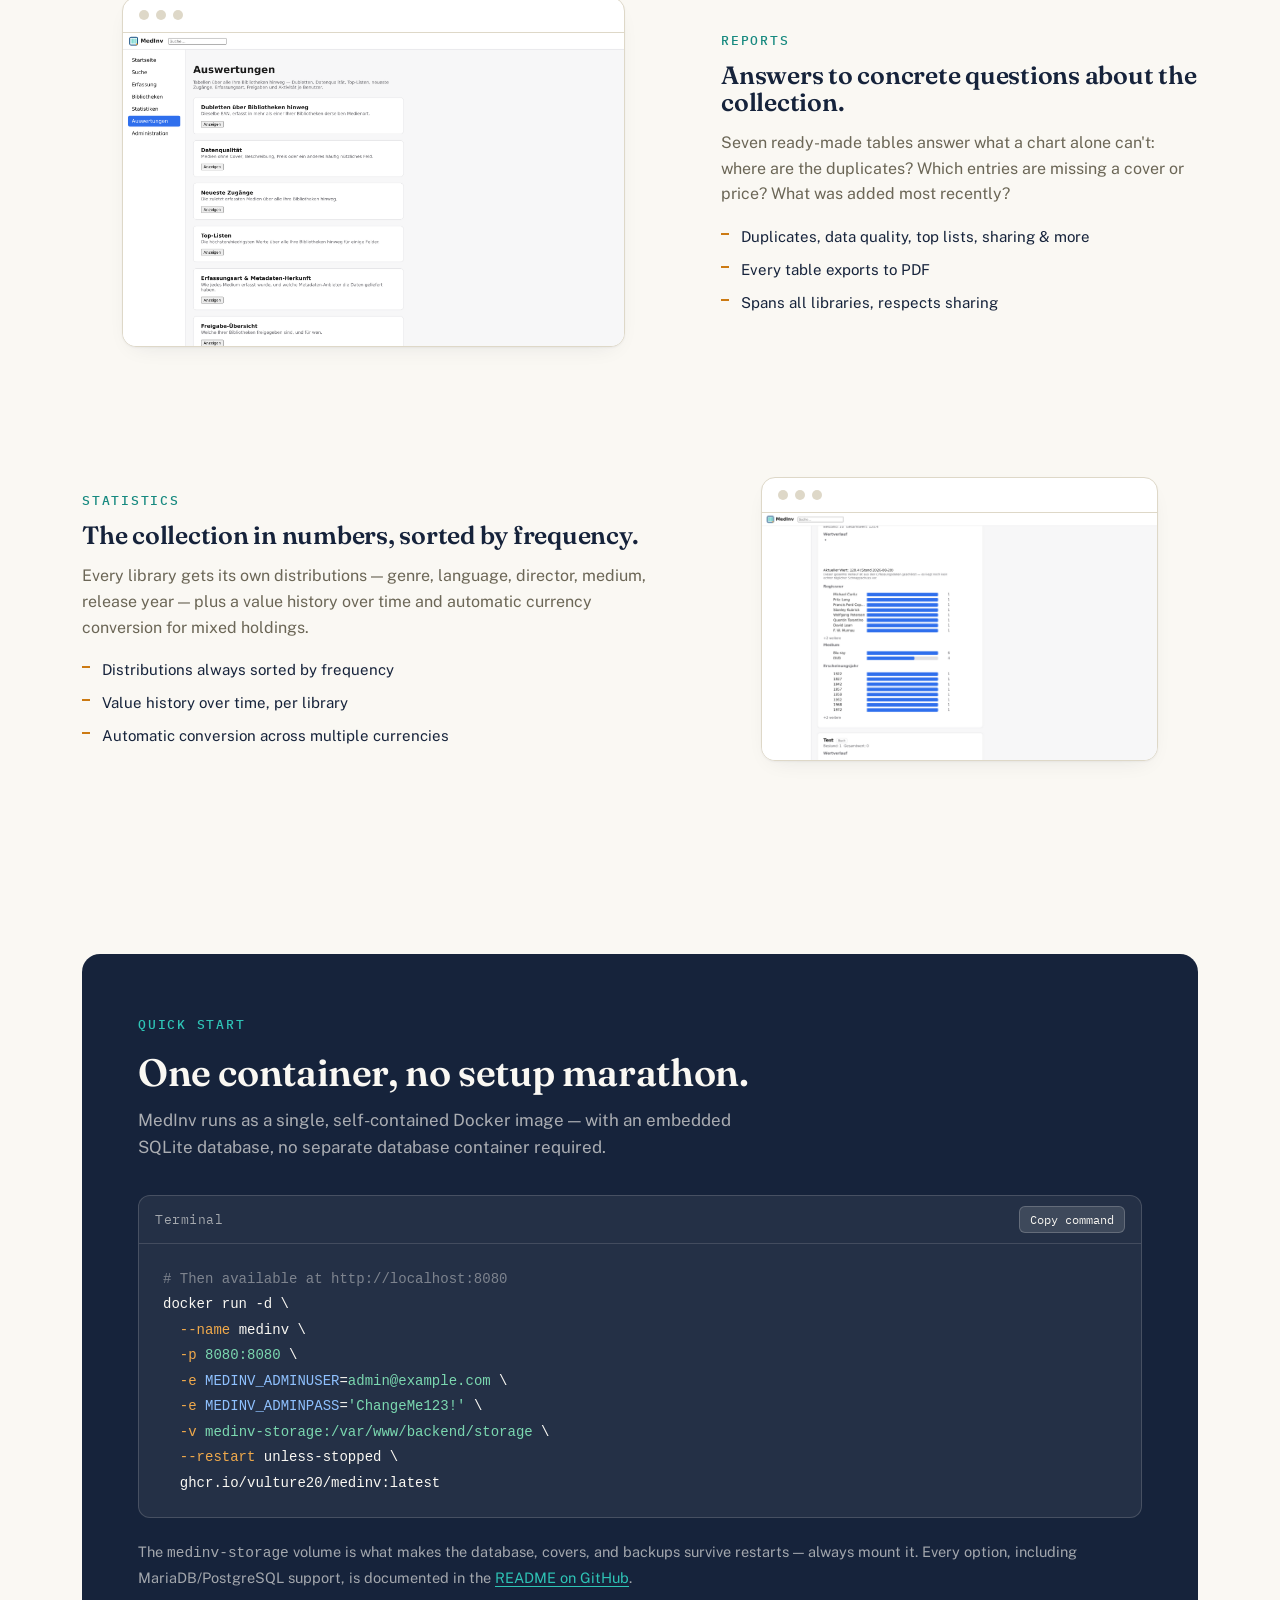
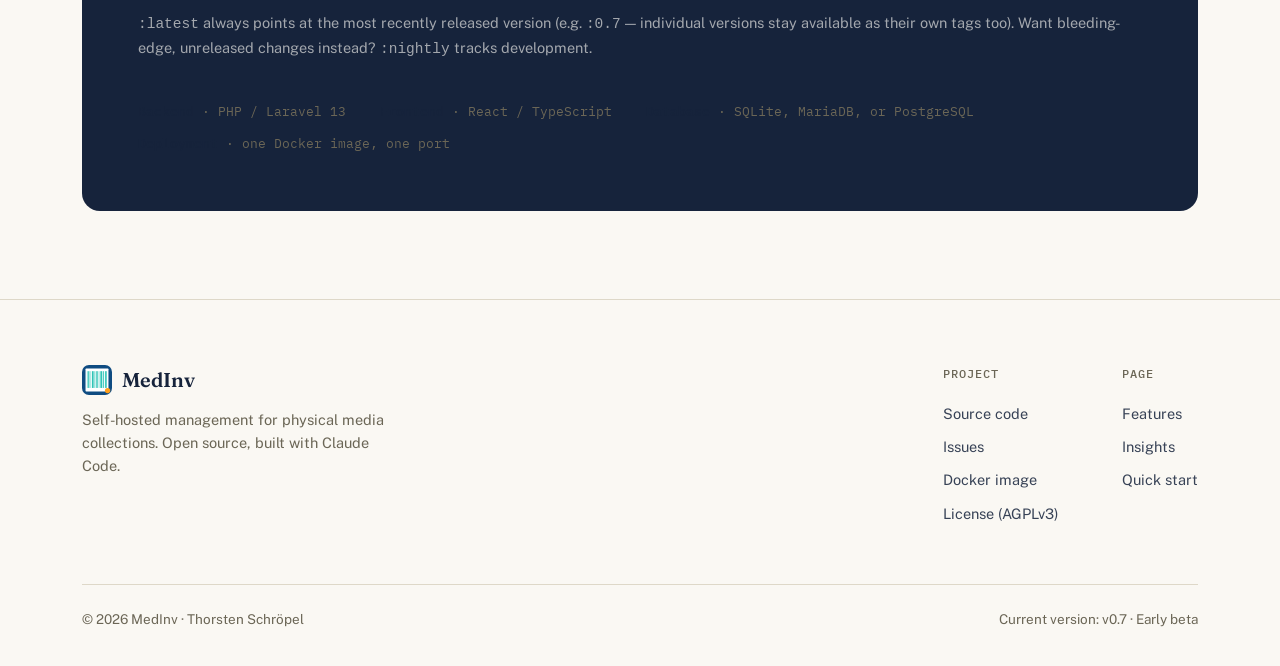
==== commit 896a935e: "Mention :latest/:nightly Docker tag split in the quick-start section Mirrors the note just added to " ====
--- a/en/index.html
+++ b/en/index.html
@@ -354,6 +354,10 @@
             <a href="https://github.com/vulture20/MedInv#-quick-start-with-docker" target="_blank" rel="noopener">README on GitHub</a>.
           </p>
 
+          <p class="quickstart-note">
+            <code>:latest</code> always points at the most recently released version (e.g. <code>:0.7</code> — individual versions stay available as their own tags too). Want bleeding-edge, unreleased changes instead? <code>:nightly</code> tracks development.
+          </p>
+
           <div class="stack">
             <span><strong>Backend</strong> · PHP / Laravel 13</span>
             <span><strong>Frontend</strong> · React / TypeScript</span>
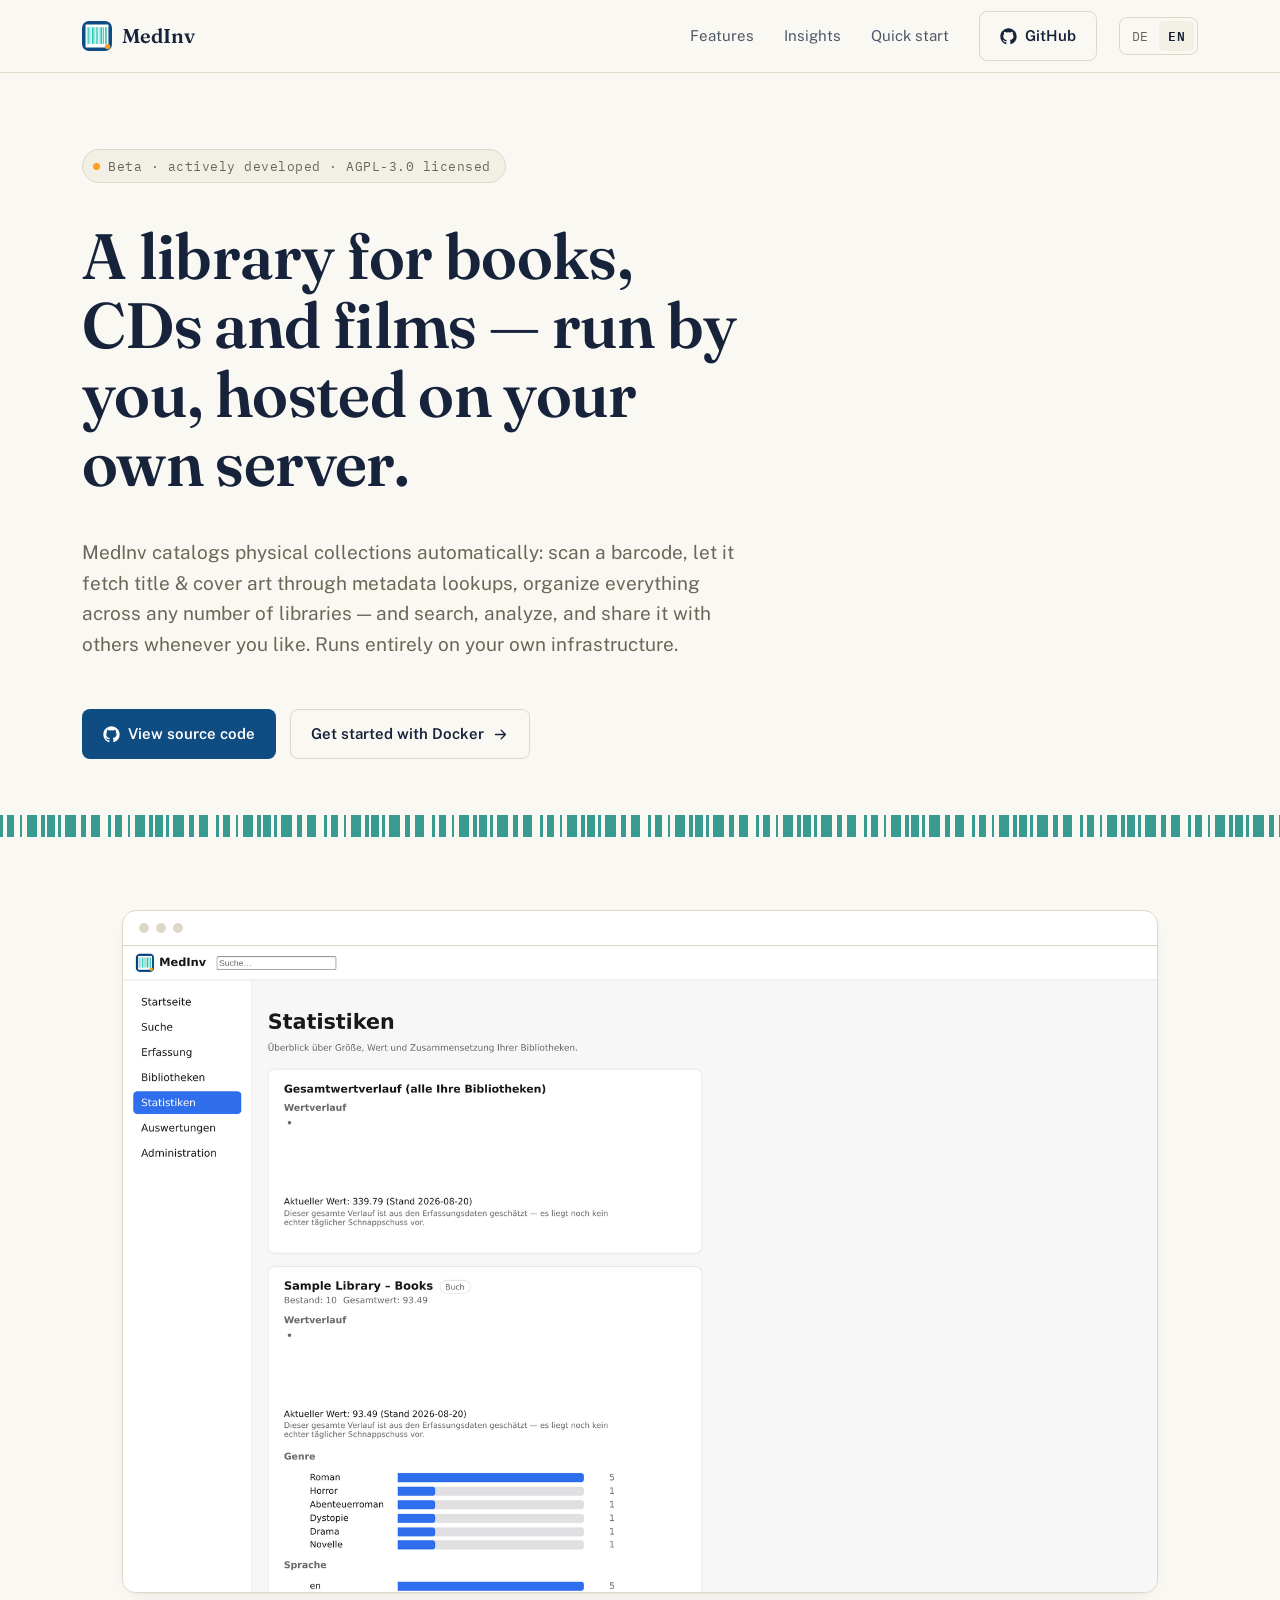
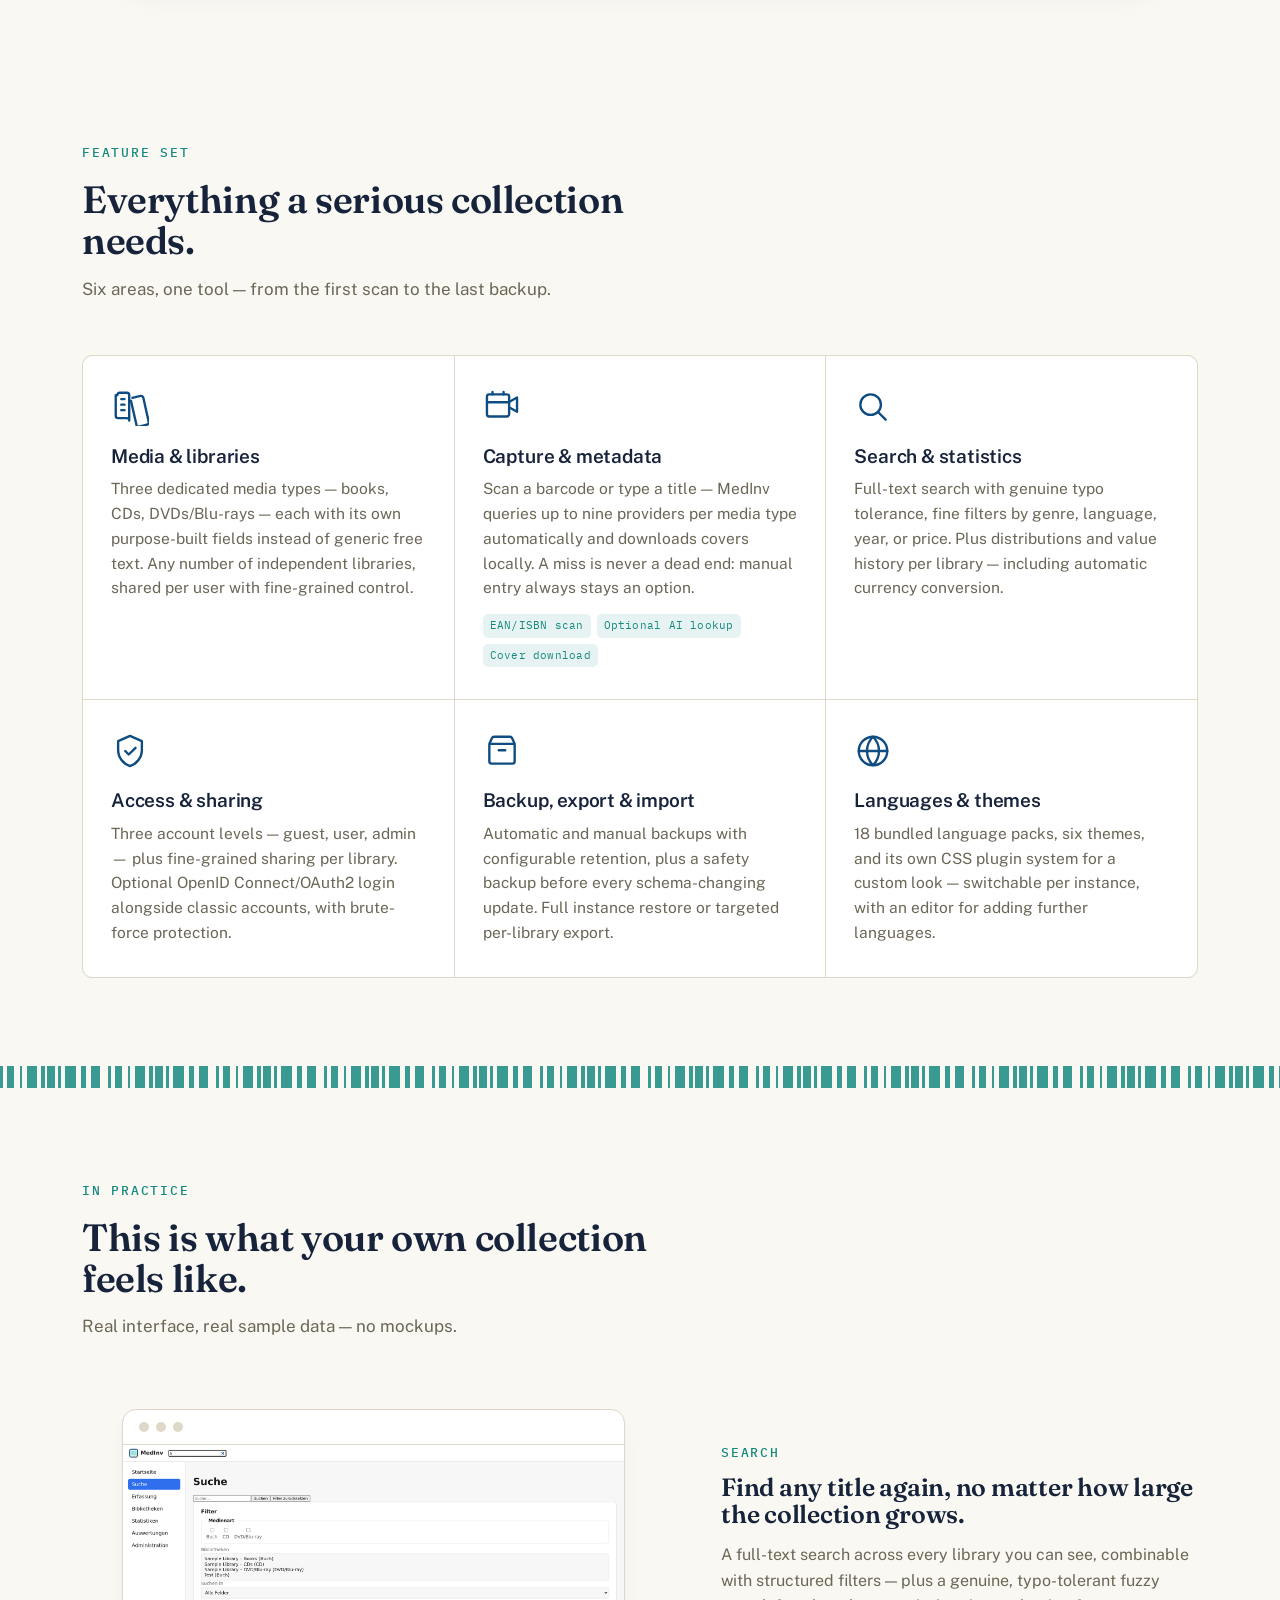
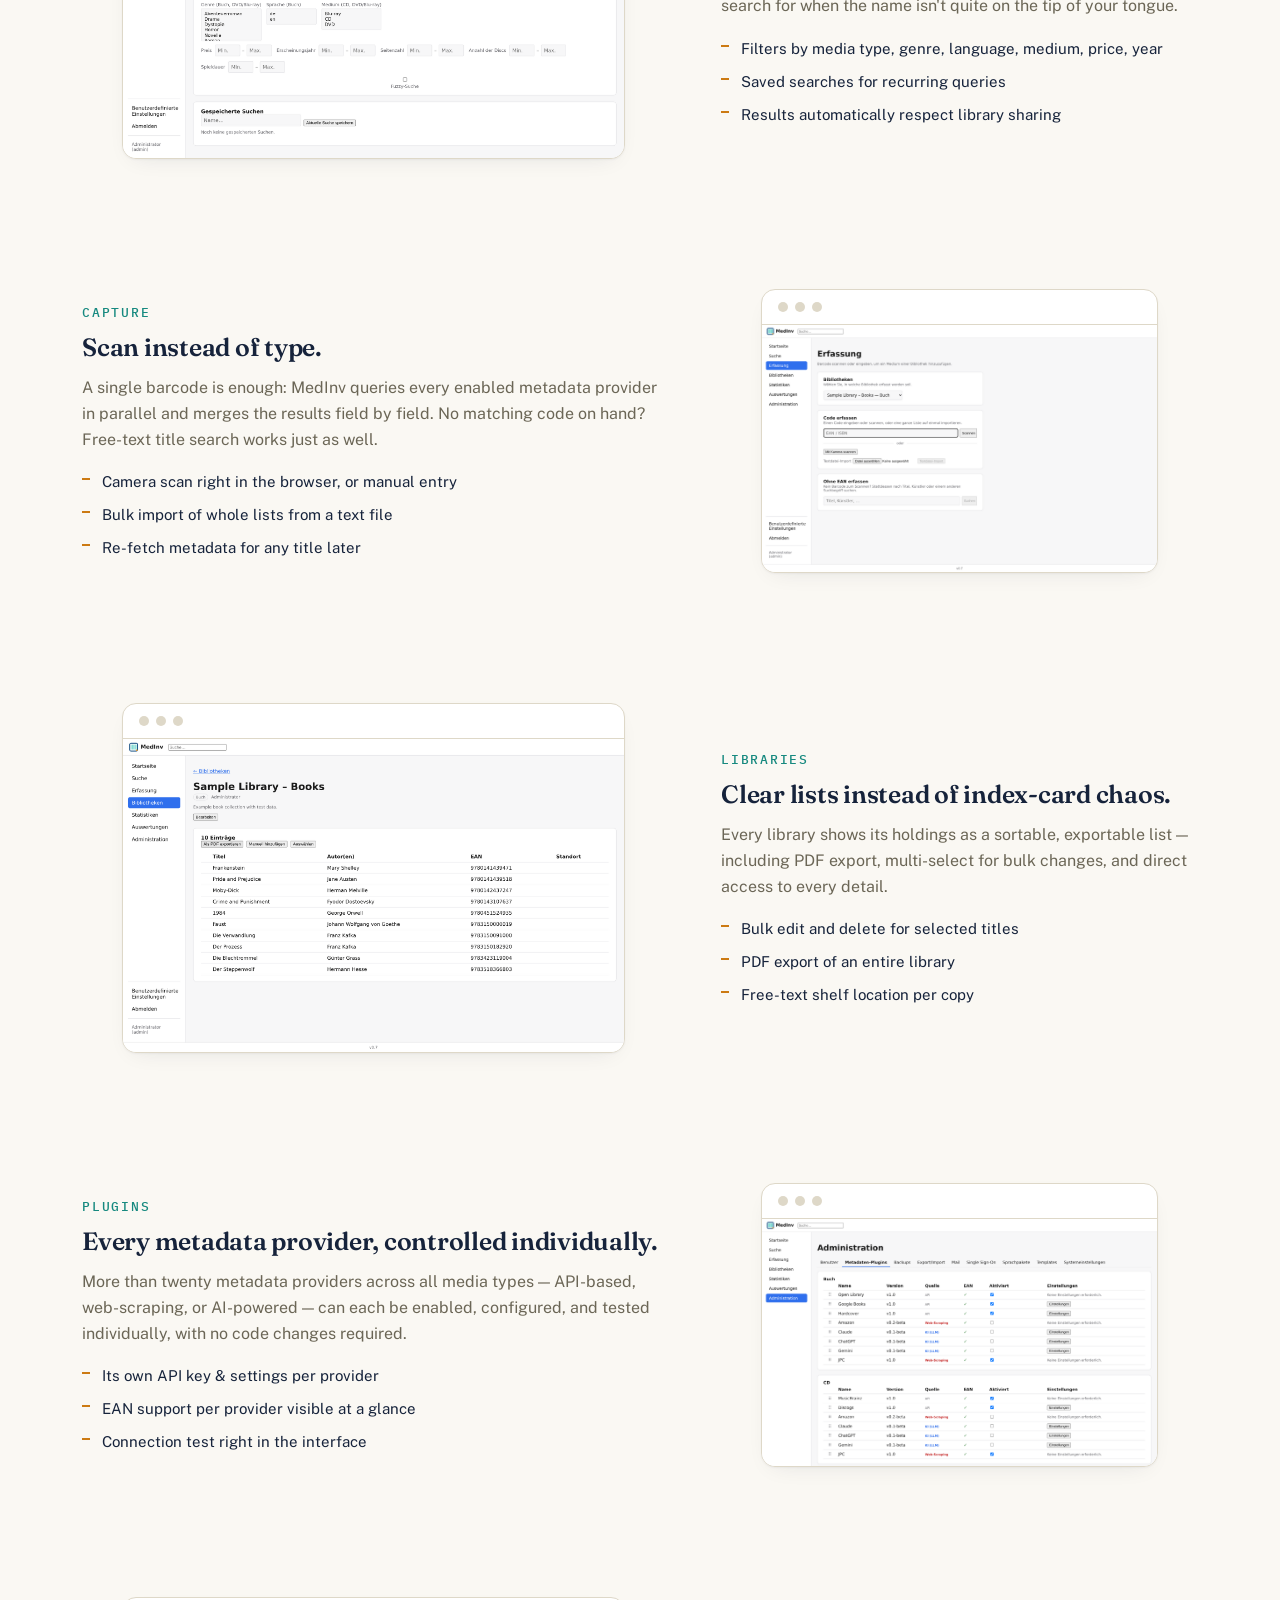
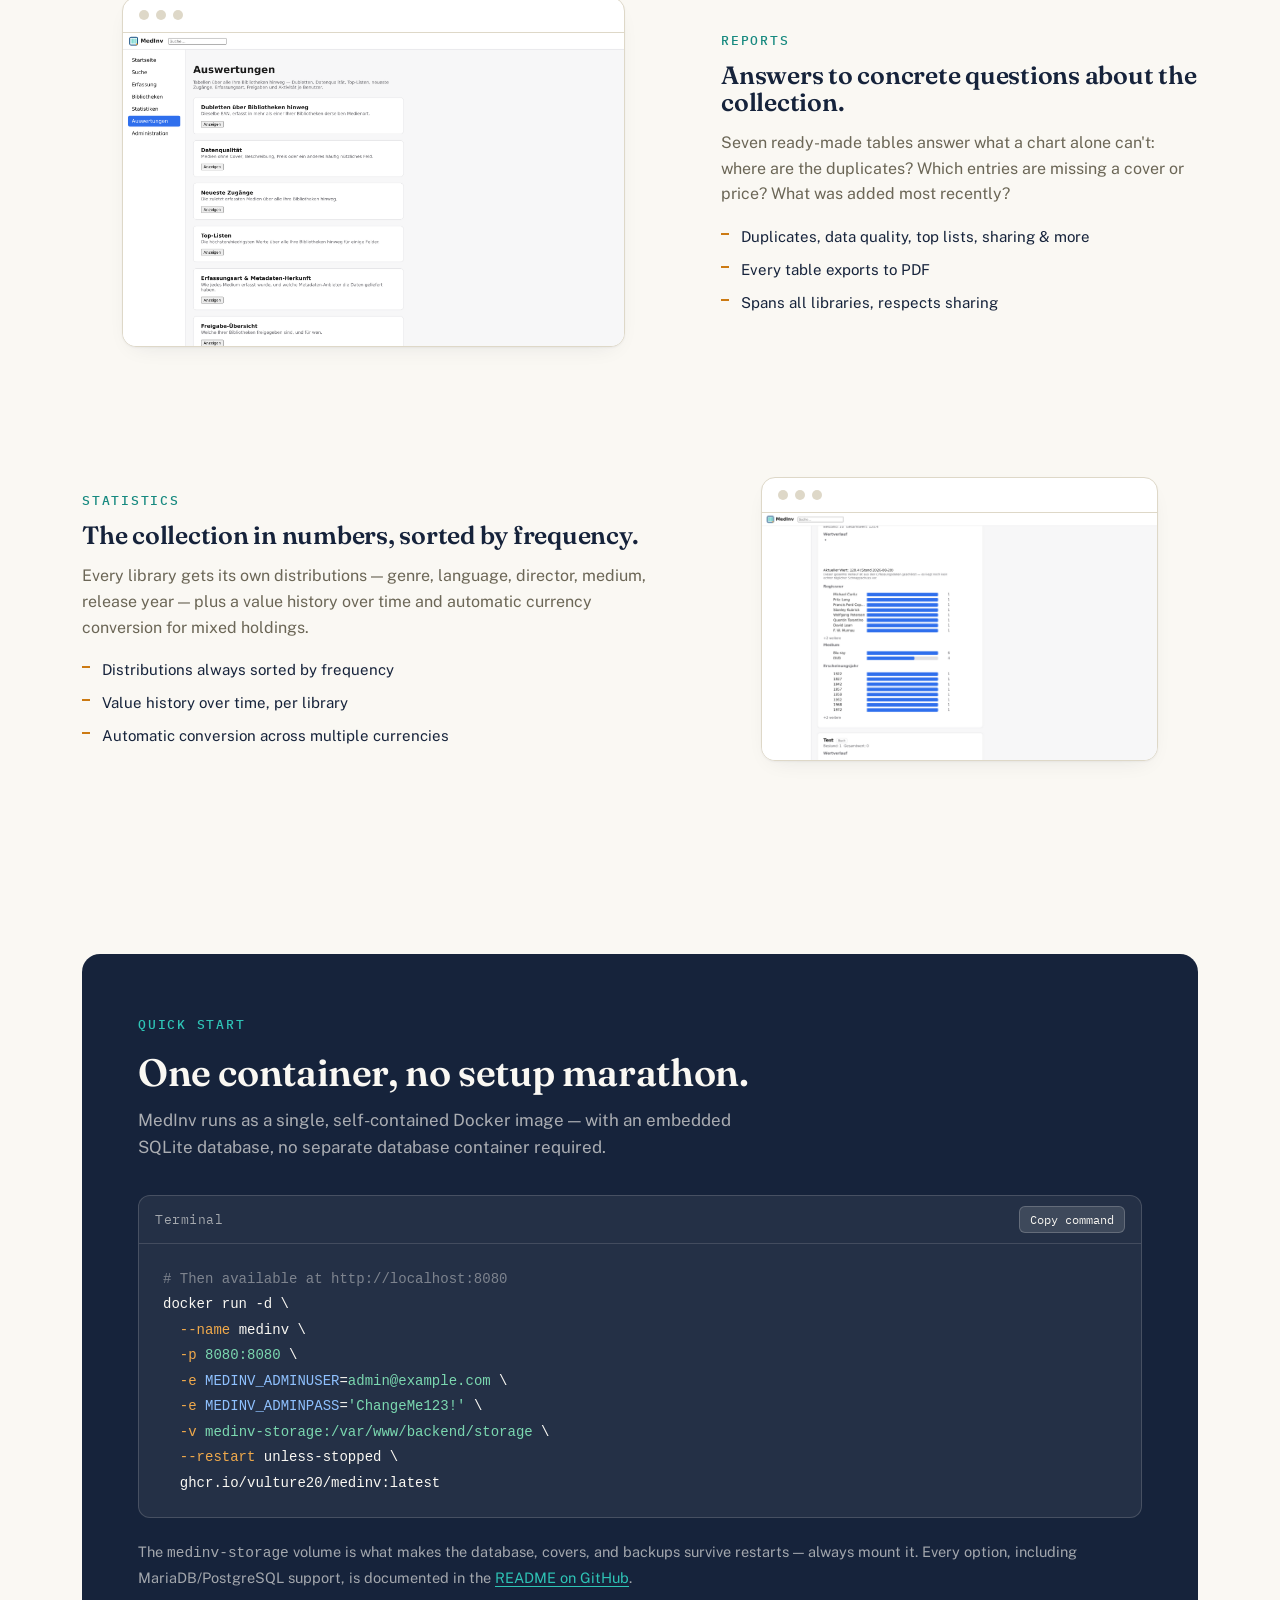
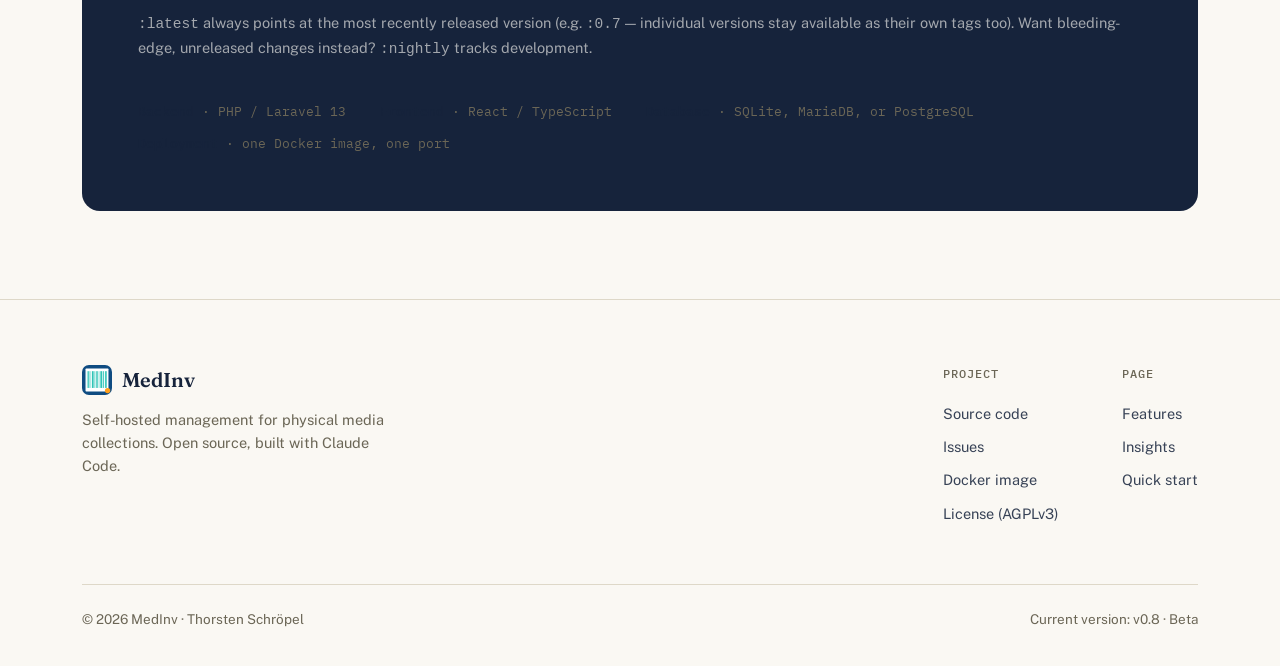
==== commit 84e947f9: "Bump to v0.8, soften "Early Beta" to "Beta" Mirrors the same version bump and status-wording change " ====
--- a/en/index.html
+++ b/en/index.html
@@ -95,7 +95,7 @@
     <!-- Hero ============================================================ -->
     <header class="hero">
       <div class="wrap">
-        <span class="status-pill"><span class="dot"></span> Early beta · actively developed · AGPL-3.0 licensed</span>
+        <span class="status-pill"><span class="dot"></span> Beta · actively developed · AGPL-3.0 licensed</span>
 
         <h1>A library for books, CDs and films — run by you, hosted on your own server.</h1>
 
@@ -398,7 +398,7 @@
       </div>
       <div class="footer-bottom">
         <span>© <span id="year"></span> MedInv · Thorsten Schröpel</span>
-        <span>Current version: v0.7 · Early beta</span>
+        <span>Current version: v0.8 · Beta</span>
       </div>
     </div>
   </footer>
